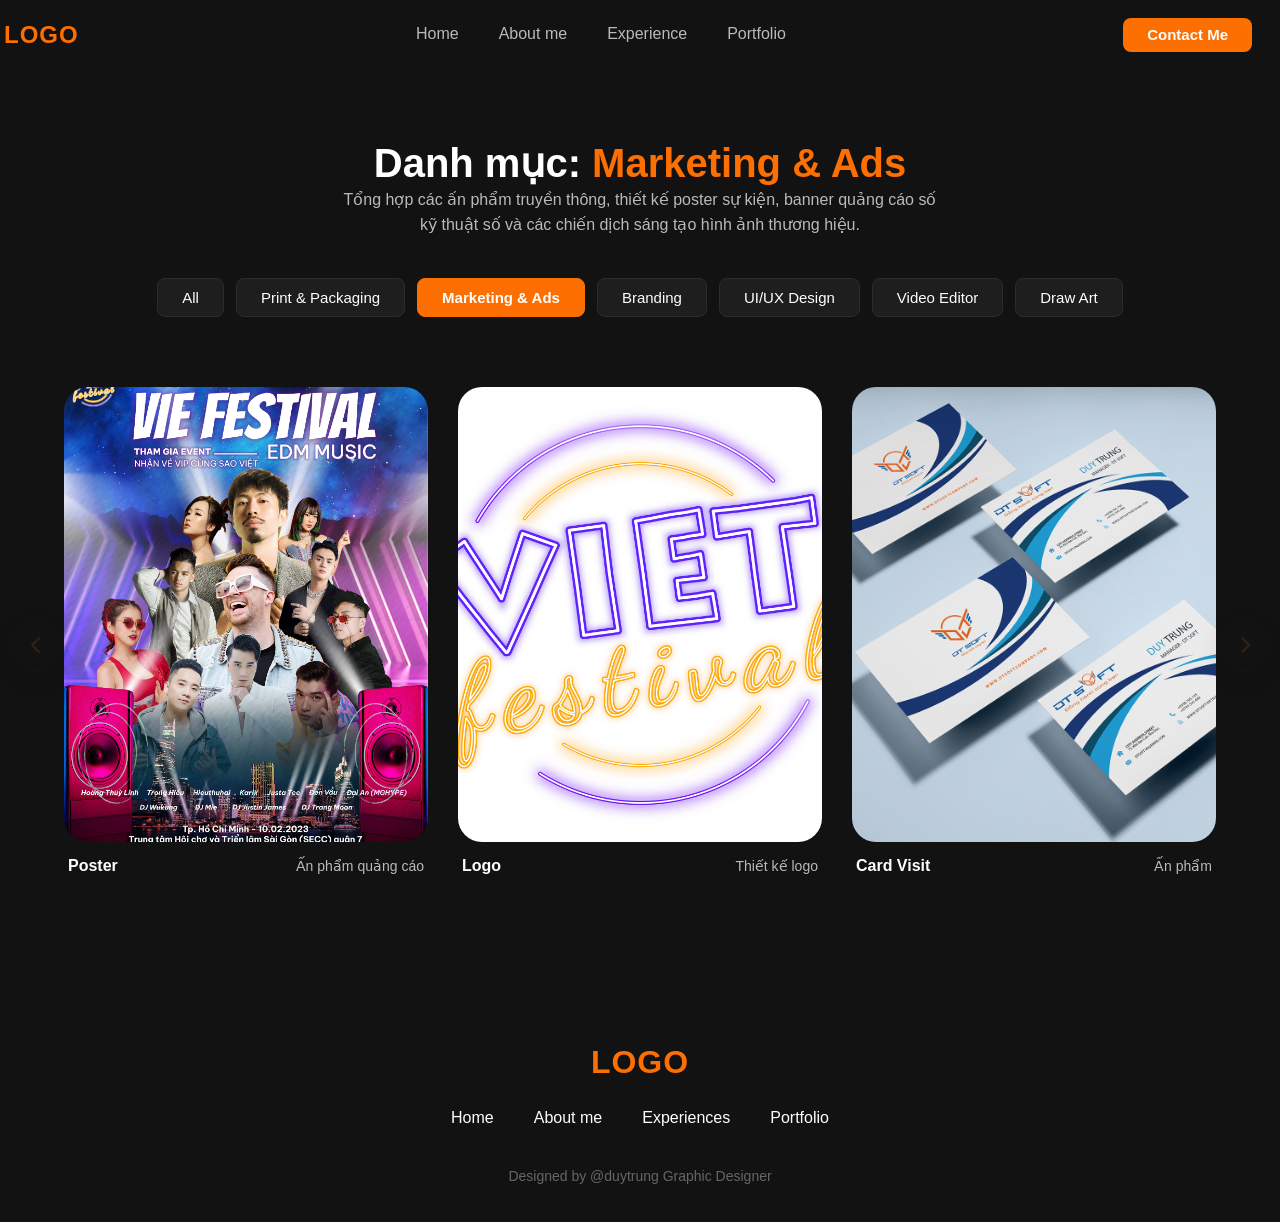
==== case-studies/filter-advertising.html @ 0ab9dacb "up to code" ====
<!DOCTYPE html>
<html lang="en">

<head>
    <meta charset="UTF-8">
    <meta name="viewport" content="width=device-width, initial-scale=1.0, maximum-scale=1.0, user-scalable=no">
    <title>Marketing & Ads Projects | Tạ Duy Trung</title>
    <link rel="icon" type="image/png" href="../assets/img/icon/favicon_bee.png">
    <link rel="stylesheet" href="https://cdnjs.cloudflare.com/ajax/libs/font-awesome/6.0.0/css/all.min.css">
    <link rel="stylesheet" href="../assets/css/grid.css">
    <link rel="stylesheet" href="../assets/css/base.css">
    <link rel="stylesheet" href="../assets/css/main.css">
    <link rel="stylesheet" href="../assets/css/responsive.css">
    <style>
        /* ==========================================================================
           CSS TỐI ƯU KHUNG SLIDER & NÚT ĐIỀU HƯỚNG XUYÊN SUỐT CÁC THIẾT BỊ
           ========================================================================== */
        body { background-color: #121212; color: #FEFEFE; overflow-x: hidden; }
        .category-page { padding: 12rem 0 8rem 0; }
        .category-page__header { text-align: center; margin-bottom: 4rem; padding: 0 1.6rem; }
        .category-page__title { font-size: 4rem; font-weight: 700; color: #FFF; margin-bottom: 1.6rem; }
        .category-page__title span { color: #FD6F00; }
        .category-page__desc { font-size: 1.6rem; color: #BABABA; max-width: 60rem; margin: 0 auto; line-height: 1.6; }
        
        .portfolio__filter { display: flex !important; justify-content: center !important; align-items: center !important; gap: 1.2rem !important; margin-bottom: 6rem !important; flex-wrap: wrap; padding: 0 1.6rem; }
        .portfolio__filter-link { text-decoration: none; }
        
        .slider-container { position: relative; width: 100%; padding: 0 5.6rem; }
        
        .slider-ctrl { 
            position: absolute; 
            top: 50%; 
            transform: translateY(-50%); 
            width: 5.6rem; 
            height: 5.6rem; 
            background-color: rgba(26, 26, 26, 0.95); 
            border: 1px solid #2C2C2C; 
            border-radius: 50%; 
            color: #FD6F00; 
            display: flex; 
            align-items: center; 
            justify-content: center; 
            font-size: 1.8rem; 
            cursor: pointer; 
            transition: all 0.2s ease; 
            box-shadow: 0 8px 24px rgba(0, 0, 0, 0.5); 
            z-index: 15; 
            backdrop-filter: blur(8px);
            user-select: none;
            -webkit-user-select: none;
        }
        .slider-ctrl:hover { background-color: #FD6F00; color: #FFF; border-color: #FD6F00; box-shadow: 0 8px 20px rgba(253, 111, 0, 0.4); }
        .slider-ctrl.disabled { opacity: 0.15; cursor: not-allowed; pointer-events: none; border-color: #222; }
        
        .slider-ctrl--prev { left: 0px; }
        .slider-ctrl--next { right: 0px; }

        .portfolio__grid-slider { 
            display: flex !important; 
            flex-wrap: nowrap !important; 
            overflow-x: auto; 
            scroll-behavior: smooth; 
            gap: 3rem; 
            padding: 1rem 0 4rem 0; 
            margin: 0; 
            list-style: none; 
            -webkit-overflow-scrolling: touch; 
            cursor: pointer;
        }
        .portfolio__grid-slider::-webkit-scrollbar { display: none; }
        .portfolio__grid-slider { -ms-overflow-style: none; scrollbar-width: none; }
        
        .slider-item { flex: 0 0 calc(33.333% - 20px); min-width: 32rem; max-width: 100%; user-select: none; -webkit-user-drag: none; }
        
        .portfolio__card { display: block; text-decoration: none; cursor: pointer; transition: transform 0.3s cubic-bezier(0.25, 0.8, 0.25, 1), box-shadow 0.3s ease; height: 100%; -webkit-user-drag: none; }
        .portfolio__card:hover { transform: translateY(-8px) scale(1.01); box-shadow: 0 20px 35px rgba(253, 111, 0, 0.25); }
        .portfolio__img { -webkit-user-drag: none; pointer-events: none; }
        
        /* ==========================================================================
           CSS LIGHTBOX OVERLAY
           ========================================================================== */
        .lightbox-modal {
            position: fixed;
            top: 0; left: 0; right: 0; bottom: 0;
            background-color: rgba(10, 10, 10, 0.96); 
            z-index: 2000;
            display: flex;
            align-items: center;
            justify-content: center;
            opacity: 0;
            pointer-events: none;
            transition: opacity 0.3s ease;
            backdrop-filter: blur(12px);
        }
        .lightbox-modal.open { opacity: 1; pointer-events: auto; }
        .lightbox-content { position: relative; max-width: 85vw; max-height: 80vh; display: flex; flex-direction: column; align-items: center; }
        .lightbox-img { max-width: 100%; max-height: 72vh; object-fit: contain; border-radius: 1.2rem; box-shadow: 0 25px 60px rgba(0,0,0,0.9); border: 1px solid #252525; transform: scale(0.96); transition: transform 0.3s cubic-bezier(0.25, 0.8, 0.25, 1); }
        .lightbox-modal.open .lightbox-img { transform: scale(1); }
        .lightbox-caption { margin-top: 1.8rem; font-size: 1.6rem; color: #FEFEFE; font-weight: 600; text-align: center; letter-spacing: 0.02rem; }
        .lightbox-counter { font-size: 1.3rem; color: #666; margin-top: 0.6rem; font-weight: 500; }
        .lightbox-close { position: absolute; top: 3rem; right: 4rem; background: none; border: none; color: #888; font-size: 3.2rem; cursor: pointer; transition: all 0.2s ease; z-index: 2010; }
        .lightbox-close:hover { color: #FD6F00; transform: scale(1.1) rotate(90deg); }

        .lightbox-btn { position: absolute; top: 50%; transform: translateY(-50%); width: 6rem; height: 6rem; background-color: rgba(30, 30, 30, 0.6); border: 1px solid #3a3a3a; border-radius: 50%; color: #FFF; display: flex; align-items: center; justify-content: center; font-size: 2.2rem; cursor: pointer; transition: all 0.2s ease; user-select: none; z-index: 2005; }
        .lightbox-btn:hover { background-color: #FD6F00; border-color: #FD6F00; box-shadow: 0 0 15px rgba(253, 111, 0, 0.5); }
        .lightbox-btn--prev { left: -8rem; }
        .lightbox-btn--next { right: -8rem; }
        .lightbox-btn.hidden { display: none !important; }

        @media (max-width: 1023px) {
            .slider-item { flex: 0 0 calc(50% - 15px); }
            .portfolio__grid-slider { gap: 2rem; }
            .lightbox-btn--prev { left: -4rem; }
            .lightbox-btn--next { right: -4rem; }
        }
        @media (max-width: 739px) {
            .category-page { padding-top: 10rem; }
            .category-page__title { font-size: 3rem; }
            .slider-container { padding: 0 4.4rem; } 
            .slider-ctrl { width: 4.2rem; height: 4.2rem; font-size: 1.4rem; } 
            .slider-item { flex: 0 0 100%; min-width: 20rem; } 
            .portfolio__grid-slider { gap: 1.6rem; padding-bottom: 2rem; }
            .lightbox-content { max-width: 92vw; }
            .lightbox-btn { width: 4.6rem; height: 4.6rem; font-size: 1.6rem; background-color: rgba(20,20,20,0.85); }
            .lightbox-btn--prev { left: 1rem; top: auto; bottom: -6.4rem; transform: none; }
            .lightbox-btn--next { right: 1rem; top: auto; bottom: -6.4rem; transform: none; }
            .lightbox-caption { margin-top: 2.8rem; font-size: 1.4rem; }
            .lightbox-close { top: 2rem; right: 2rem; font-size: 2.8rem; }
        }
    </style>
</head>

<body>
    <global-header></global-header>

    <main class="category-page">
        <div class="grid wide">
            <div class="category-page__header">
                <h1 class="category-page__title">Danh mục: <span>Marketing & Ads</span></h1>
                <p class="category-page__desc">Tổng hợp các ấn phẩm truyền thông, thiết kế poster sự kiện, banner quảng cáo số kỹ thuật số và các chiến dịch sáng tạo hình ảnh thương hiệu.</p>
            </div>

            <div class="portfolio__filter">
                <a href="../index.html#portfolio" class="portfolio__filter-link"><button class="portfolio__filter-btn" data-filter="all">All</button></a>
                <a href="filter-print-packaging.html" class="portfolio__filter-link"><button class="portfolio__filter-btn" data-filter="print-packaging">Print & Packaging</button></a>
                <a href="filter-advertising.html" class="portfolio__filter-link"><button class="portfolio__filter-btn portfolio__filter-btn--active" data-filter="advertising">Marketing & Ads</button></a>
                <a href="filter-branding.html" class="portfolio__filter-link"><button class="portfolio__filter-btn" data-filter="branding">Branding</button></a>
                <a href="filter-uiux-design.html" class="portfolio__filter-link"><button class="portfolio__filter-btn" data-filter="uiux-design">UI/UX Design</button></a>
                <a href="filter-video.html" class="portfolio__filter-link"><button class="portfolio__filter-btn" data-filter="video">Video Editor</button></a>
                <a href="filter-art.html" class="portfolio__filter-link"><button class="portfolio__filter-btn" data-filter="art">Draw Art</button></a>
            </div>

            <div class="slider-container">
                <button class="slider-ctrl slider-ctrl--prev disabled" aria-label="Slide trái"><i class="fas fa-chevron-left"></i></button>

                <div class="portfolio__grid-slider js-slider">
                    <div class="slider-item">
                        <div class="portfolio__card js-lightbox-trigger" data-title="Event Standee Design" data-images="../assets/img/produces/marketing_1.jpg,../assets/img/produces/cover_marketing.jpg,../assets/img/produces/brand_3.jpg,../assets/img/produces/brand_2.jpg,../assets/img/produces/brand_1.jpg">
                            <div class="portfolio__img-box">
                                <img src="../assets/img/produces/marketing_1.jpg" alt="Event Standee" class="portfolio__img">
                            </div>
                            <div class="portfolio__info">
                                <h3 class="portfolio__project-name">Poster</h3>
                                <span class="portfolio__project-category">Ấn phẩm quảng cáo</span>
                            </div>
                        </div>
                    </div>

                    <div class="slider-item">
                        <div class="portfolio__card js-lightbox-trigger" data-title="Digital Banner Advertising" data-images="../assets/img/produces/branding_1.png,../assets/img/produces/branding_2.jpg,../assets/img/produces/branding_3.png">
                            <div class="portfolio__img-box">
                                <img src="../assets/img/produces/branding_2.jpg" alt="Digital Ads Banner" class="portfolio__img">
                            </div>
                            <div class="portfolio__info">
                                <h3 class="portfolio__project-name">Logo</h3>
                                <span class="portfolio__project-category">Thiết kế logo</span>
                            </div>
                        </div>
                    </div>

                    <div class="slider-item">
                        <div class="portfolio__card js-lightbox-trigger" data-title="OOH Outdoor Billboard Mockup" data-images="../assets/img/produces/card_1.png,../assets/img/produces/card_2.png">
                            <div class="portfolio__img-box">
                                <img src="../assets/img/produces/card_1.png" alt="Outdoor Billboard" class="portfolio__img">
                            </div>
                            <div class="portfolio__info">
                                <h3 class="portfolio__project-name">Card Visit</h3>
                                <span class="portfolio__project-category">Ấn phẩm</span>
                            </div>
                        </div>
                    </div>
                </div>

                <button class="slider-ctrl slider-ctrl--next" aria-label="Slide phải"><i class="fas fa-chevron-right"></i></button>
            </div>
        </div>
    </main>

    <div class="lightbox-modal js-lightbox-modal">
        <button class="lightbox-close js-lightbox-close" aria-label="Đóng popup"><i class="fas fa-times"></i></button>
        <div class="lightbox-content">
            <button class="lightbox-btn lightbox-btn--prev js-lightbox-prev" aria-label="Ảnh trước"><i class="fas fa-chevron-left"></i></button>
            <img src="" alt="Lightbox Showcase Preview" class="lightbox-img js-lightbox-img">
            <div class="lightbox-caption js-lightbox-caption">Project Title</div>
            <div class="lightbox-counter js-lightbox-counter">1 / 1</div>
            <button class="lightbox-btn lightbox-btn--next js-lightbox-next" aria-label="Ảnh sau"><i class="fas fa-chevron-right"></i></button>
        </div>
    </div>

    <global-footer></global-footer>

    <script>
        const slider = document.querySelector('.js-slider');
        const prevBtn = document.querySelector('.slider-ctrl--prev');
        const nextBtn = document.querySelector('.slider-ctrl--next');
        let isDown = false, startX, startY, scrollLeft, isDragging = false; 

        if (slider && prevBtn && nextBtn) {
            function updateArrowStatus() {
                const currentScroll = Math.ceil(slider.scrollLeft);
                const maxScrollableWidth = slider.scrollWidth - slider.clientWidth;
                prevBtn.classList.toggle('disabled', currentScroll <= 0);
                nextBtn.classList.toggle('disabled', currentScroll >= maxScrollableWidth - 2);
            }
            function getScrollAmount() {
                const firstItem = slider.querySelector('.slider-item');
                return firstItem ? firstItem.clientWidth + 30 : 320; 
            }
            nextBtn.addEventListener('click', () => {
                slider.style.scrollBehavior = 'smooth';
                slider.scrollLeft += getScrollAmount();
                setTimeout(updateArrowStatus, 350);
            });
            prevBtn.addEventListener('click', () => {
                slider.style.scrollBehavior = 'smooth';
                slider.scrollLeft -= getScrollAmount();
                setTimeout(updateArrowStatus, 350);
            });
            slider.addEventListener('mousedown', (e) => {
                isDown = true; isDragging = false; slider.style.cursor = 'grabbing'; slider.style.scrollBehavior = 'auto'; 
                startX = e.pageX - slider.offsetLeft; startY = e.pageY - slider.offsetTop; scrollLeft = slider.scrollLeft;
            });
            slider.addEventListener('mouseleave', () => { if (!isDown) return; isDown = false; slider.style.cursor = 'pointer'; });
            slider.addEventListener('mouseup', () => { isDown = false; slider.style.cursor = 'pointer'; slider.style.scrollBehavior = 'smooth'; });
            slider.addEventListener('mousemove', (e) => {
                if (!isDown) return;
                const x = e.pageX - slider.offsetLeft; const y = e.pageY - slider.offsetTop;
                const distanceX = Math.abs(x - startX); const distanceY = Math.abs(y - startY);
                if (distanceX > 8 || distanceY > 8) {
                    isDragging = true; e.preventDefault();
                    const walk = (x - startX) * 1.5; slider.scrollLeft = scrollLeft - walk;
                }
            });
            slider.addEventListener('scroll', updateArrowStatus);
            window.addEventListener('resize', updateArrowStatus);
        }

        const modal = document.querySelector('.js-lightbox-modal');
        const modalImg = document.querySelector('.js-lightbox-img');
        const modalCaption = document.querySelector('.js-lightbox-caption');
        const modalCounter = document.querySelector('.js-lightbox-counter');
        const modalClose = document.querySelector('.js-lightbox-close');
        const modalPrev = document.querySelector('.js-lightbox-prev');
        const modalNext = document.querySelector('.js-lightbox-next');
        const triggers = document.querySelectorAll('.js-lightbox-trigger');
        let currentAlbum = [], currentIndex = 0, albumTitle = "";   

        function updateLightboxImage() {
            modalImg.src = currentAlbum[currentIndex].trim();
            modalCaption.textContent = albumTitle;
            modalCounter.textContent = `${currentIndex + 1} / ${currentAlbum.length}`;
            const isSingleImg = currentAlbum.length <= 1;
            modalPrev.classList.toggle('hidden', isSingleImg);
            modalNext.classList.toggle('hidden', isSingleImg);
        }

        triggers.forEach(trigger => {
            trigger.addEventListener('mouseup', (e) => {
                if (isDragging) return;
                if (e.button === 0) { 
                    albumTitle = trigger.getAttribute('data-title');
                    const imagesAttr = trigger.getAttribute('data-images');
                    if (imagesAttr) {
                        currentAlbum = imagesAttr.split(','); currentIndex = 0; updateLightboxImage();
                        modal.classList.add('open'); document.body.style.overflow = 'hidden'; 
                    }
                }
            });
        });

        function closeLightbox() { modal.classList.remove('open'); document.body.style.overflow = ''; }
        modalClose.addEventListener('click', closeLightbox);
        modal.addEventListener('click', (e) => { if (e.target === modal || e.target === document.querySelector('.lightbox-content')) closeLightbox(); });
        modalNext.addEventListener('click', () => { currentIndex = (currentIndex + 1) % currentAlbum.length; updateLightboxImage(); });
        modalPrev.addEventListener('click', () => { currentIndex = (currentIndex - 1 + currentAlbum.length) % currentAlbum.length; updateLightboxImage(); });
        document.addEventListener('keydown', (e) => {
            if (!modal.classList.contains('open')) return;
            if (e.key === 'Escape') closeLightbox();
            if (e.key === 'ArrowRight' && currentAlbum.length > 1) modalNext.click();
            if (e.key === 'ArrowLeft' && currentAlbum.length > 1) modalPrev.click();
        });
    </script>

    <script src="../global-component.js"></script>
</body>
</html>
---- assets/css/grid.css ----
.grid {
    width: 100%;
    display: block;
    padding: 0;
}

.grid.wide {
    max-width: 1280px;
    margin: 0 auto;
}

.row {
    display: flex;
    flex-wrap: wrap;
    margin-left: -4px;
    margin-right: -4px;
}

.row.no-gutters {
    margin-left: 0;
    margin-right: 0;
}

.col {
    padding-left: 4px;
    padding-right: 4px;
}

.row.no-gutters .col {
    padding-left: 0;
    padding-right: 0;
}

.c-0 {
    display: none;
}

.c-1 {
    flex: 0 0 8.33333%;
    max-width: 8.33333%;
}

.c-2 {
    flex: 0 0 16.66667%;
    max-width: 16.66667%;
}

.c-3 {
    flex: 0 0 25%;
    max-width: 25%;
}

.c-4 {
    flex: 0 0 33.33333%;
    max-width: 33.33333%;
}

.c-5 {
    flex: 0 0 41.66667%;
    max-width: 41.66667%;
}

.c-6 {
    flex: 0 0 50%;
    max-width: 50%;
}

.c-7 {
    flex: 0 0 58.33333%;
    max-width: 58.33333%;
}

.c-8 {
    flex: 0 0 66.66667%;
    max-width: 66.66667%;
}

.c-9 {
    flex: 0 0 75%;
    max-width: 75%;
}

.c-10 {
    flex: 0 0 83.33333%;
    max-width: 83.33333%;
}

.c-11 {
    flex: 0 0 91.66667%;
    max-width: 91.66667%;
}

.c-12 {
    flex: 0 0 100%;
    max-width: 100%;
}

.c-o-1 {
    margin-left: 8.33333%;
}

.c-o-2 {
    margin-left: 16.66667%;
}

.c-o-3 {
    margin-left: 25%;
}

.c-o-4 {
    margin-left: 33.33333%;
}

.c-o-5 {
    margin-left: 41.66667%;
}

.c-o-6 {
    margin-left: 50%;
}

.c-o-7 {
    margin-left: 58.33333%;
}

.c-o-8 {
    margin-left: 66.66667%;
}

.c-o-9 {
    margin-left: 75%;
}

.c-o-10 {
    margin-left: 83.33333%;
}

.c-o-11 {
    margin-left: 91.66667%;
}

/* >= Tablet */
@media (min-width: 740px) {
    .row {
        margin-left: -8px;
        margin-right: -8px;
    }

    .col {
        padding-left: 8px;
        padding-right: 8px;
    }

    .m-0 {
        display: none;
    }

    .m-1,
    .m-2,
    .m-3,
    .m-4,
    .m-5,
    .m-6,
    .m-7,
    .m-8,
    .m-9,
    .m-10,
    .m-11,
    .m-12 {
        display: block;
    }

    .m-1 {
        flex: 0 0 8.33333%;
        max-width: 8.33333%;
    }

    .m-2 {
        flex: 0 0 16.66667%;
        max-width: 16.66667%;
    }

    .m-3 {
        flex: 0 0 25%;
        max-width: 25%;
    }

    .m-4 {
        flex: 0 0 33.33333%;
        max-width: 33.33333%;
    }

    .m-5 {
        flex: 0 0 41.66667%;
        max-width: 41.66667%;
    }

    .m-6 {
        flex: 0 0 50%;
        max-width: 50%;
    }

    .m-7 {
        flex: 0 0 58.33333%;
        max-width: 58.33333%;
    }

    .m-8 {
        flex: 0 0 66.66667%;
        max-width: 66.66667%;
    }

    .m-9 {
        flex: 0 0 75%;
        max-width: 75%;
    }

    .m-10 {
        flex: 0 0 83.33333%;
        max-width: 83.33333%;
    }

    .m-11 {
        flex: 0 0 91.66667%;
        max-width: 91.66667%;
    }

    .m-12 {
        flex: 0 0 100%;
        max-width: 100%;
    }

    .m-o-1 {
        margin-left: 8.33333%;
    }

    .m-o-2 {
        margin-left: 16.66667%;
    }

    .m-o-3 {
        margin-left: 25%;
    }

    .m-o-4 {
        margin-left: 33.33333%;
    }

    .m-o-5 {
        margin-left: 41.66667%;
    }

    .m-o-6 {
        margin-left: 50%;
    }

    .m-o-7 {
        margin-left: 58.33333%;
    }

    .m-o-8 {
        margin-left: 66.66667%;
    }

    .m-o-9 {
        margin-left: 75%;
    }

    .m-o-10 {
        margin-left: 83.33333%;
    }

    .m-o-11 {
        margin-left: 91.66667%;
    }
}

/* PC medium resolution > */
@media (min-width: 1113px) {
    .row {
        margin-left: -12px;
        margin-right: -12px;
    }

    .row.sm-gutter {
        margin-left: -5px;
        margin-right: -5px;
    }

    .col {
        padding-left: 12px;
        padding-right: 12px;
    }

    .row.sm-gutter .col {
        padding-left: 5px;
        padding-right: 5px;
    }

    .l-0 {
        display: none;
    }

    .l-1,
    .l-2,
    .l-2-4,
    .l-3,
    .l-4,
    .l-5,
    .l-6,
    .l-7,
    .l-8,
    .l-9,
    .l-10,
    .l-11,
    .l-12 {
        display: block;
    }

    .l-1 {
        flex: 0 0 8.33333%;
        max-width: 8.33333%;
    }

    .l-2 {
        flex: 0 0 16.66667%;
        max-width: 16.66667%;
    }

    .l-2-4 {
        flex: 0 0 20%;
        max-width: 20%;
    }

    .l-3 {
        flex: 0 0 25%;
        max-width: 25%;
    }

    .l-4 {
        flex: 0 0 33.33333%;
        max-width: 33.33333%;
    }

    .l-5 {
        flex: 0 0 41.66667%;
        max-width: 41.66667%;
    }

    .l-6 {
        flex: 0 0 50%;
        max-width: 50%;
    }

    .l-7 {
        flex: 0 0 58.33333%;
        max-width: 58.33333%;
    }

    .l-8 {
        flex: 0 0 66.66667%;
        max-width: 66.66667%;
    }

    .l-9 {
        flex: 0 0 75%;
        max-width: 75%;
    }

    .l-10 {
        flex: 0 0 83.33333%;
        max-width: 83.33333%;
    }

    .l-11 {
        flex: 0 0 91.66667%;
        max-width: 91.66667%;
    }

    .l-12 {
        flex: 0 0 100%;
        max-width: 100%;
    }

    .l-o-1 {
        margin-left: 8.33333%;
    }

    .l-o-2 {
        margin-left: 16.66667%;
    }

    .l-o-3 {
        margin-left: 25%;
    }

    .l-o-4 {
        margin-left: 33.33333%;
    }

    .l-o-5 {
        margin-left: 41.66667%;
    }

    .l-o-6 {
        margin-left: 50%;
    }

    .l-o-7 {
        margin-left: 58.33333%;
    }

    .l-o-8 {
        margin-left: 66.66667%;
    }

    .l-o-9 {
        margin-left: 75%;
    }

    .l-o-10 {
        margin-left: 83.33333%;
    }

    .l-o-11 {
        margin-left: 91.66667%;
    }
}

/* Tablet - PC low resolution */
@media (min-width: 740px) and (max-width: 1023px) {
    .wide {
        width: 644px;
    }
}

/* > PC low resolution */
@media (min-width: 1024px) and (max-width: 1239px) {
    .wide {
        width: 984px;
    }

    .wide .row {
        margin-left: -12px;
        margin-right: -12px;
    }

    .wide .row.sm-gutter {
        margin-left: -5px;
        margin-right: -5px;
    }

    .wide .col {
        padding-left: 12px;
        padding-right: 12px;
    }

    .wide .row.sm-gutter .col {
        padding-left: 5px;
        padding-right: 5px;
    }

    .wide .l-0 {
        display: none;
    }

    .wide .l-1,
    .wide .l-2,
    .wide .l-2-4,
    .wide .l-3,
    .wide .l-4,
    .wide .l-5,
    .wide .l-6,
    .wide .l-7,
    .wide .l-8,
    .wide .l-9,
    .wide .l-10,
    .wide .l-11,
    .wide .l-12 {
        display: block;
    }

    .wide .l-1 {
        flex: 0 0 8.33333%;
        max-width: 8.33333%;
    }

    .wide .l-2 {
        flex: 0 0 16.66667%;
        max-width: 16.66667%;
    }

    .wide .l-2-4 {
        flex: 0 0 20%;
        max-width: 20%;
    }

    .wide .l-3 {
        flex: 0 0 25%;
        max-width: 25%;
    }

    .wide .l-4 {
        flex: 0 0 33.33333%;
        max-width: 33.33333%;
    }

    .wide .l-5 {
        flex: 0 0 41.66667%;
        max-width: 41.66667%;
    }

    .wide .l-6 {
        flex: 0 0 50%;
        max-width: 50%;
    }

    .wide .l-7 {
        flex: 0 0 58.33333%;
        max-width: 58.33333%;
    }

    .wide .l-8 {
        flex: 0 0 66.66667%;
        max-width: 66.66667%;
    }

    .wide .l-9 {
        flex: 0 0 75%;
        max-width: 75%;
    }

    .wide .l-10 {
        flex: 0 0 83.33333%;
        max-width: 83.33333%;
    }

    .wide .l-11 {
        flex: 0 0 91.66667%;
        max-width: 91.66667%;
    }

    .wide .l-12 {
        flex: 0 0 100%;
        max-width: 100%;
    }

    .wide .l-o-1 {
        margin-left: 8.33333%;
    }

    .wide .l-o-2 {
        margin-left: 16.66667%;
    }

    .wide .l-o-3 {
        margin-left: 25%;
    }

    .wide .l-o-4 {
        margin-left: 33.33333%;
    }

    .wide .l-o-5 {
        margin-left: 41.66667%;
    }

    .wide .l-o-6 {
        margin-left: 50%;
    }

    .wide .l-o-7 {
        margin-left: 58.33333%;
    }

    .wide .l-o-8 {
        margin-left: 66.66667%;
    }

    .wide .l-o-9 {
        margin-left: 75%;
    }

    .wide .l-o-10 {
        margin-left: 83.33333%;
    }

    .wide .l-o-11 {
        margin-left: 91.66667%;
    }
}
---- assets/css/base.css ----
:root {
    --foundation-orange-normal: #FD6F00;
    --foundation-white-dark: #BABABA;
    --foundation-white-dark-active: #707070;
    --foundation-white-dark-hover: #959595;
    --foundation-white-dark-text: #575757;
    --foundation-white-light: #FEFEFE;
    --foundation-white-normal-active: #C6C6C6;
    --foundation-white-normal-hover: #DFDFDF;
    --gradiant-color: linear-gradient(94deg, #FD6F00 3.1%, #E46400 94.54%);
    --border-color: #dbdb;
    --star-gold-color: rgb(231, 231, 3);
    --navbar-height: 34px;
    --header-height: 120px;
    --header-with-search-height: calc(var(--header-height) - var(--navbar-height));
    --header-sort-bar-height: 46px;
}

* {
    box-sizing: inherit;
}

.body {
    overflow: hidden;
}

html {
    font-size: 62.5%;
    line-height: 1.6rem;
    font-family: 'Lato', sans-serif;
    box-sizing: border-box;
    letter-spacing: 3%;
    background-color: #121212;
    scroll-behavior: smooth;
}

/* Responsive */
.grid__row {
    display: flex;
    flex-wrap: wrap;
    margin-left: -5px;
    margin-right: -5px;
}

/* Test */
.grid__column-2 {
    padding-left: 5px;
    padding-right: 5px;
    width: 16.6667%;
}

.grid__column-2-4 {
    padding-left: 5px;
    padding-right: 5px;
    width: 20%;
}

.grid__column-10 {
    padding-left: 5px;
    padding-right: 5px;
    width: 83.3334%;
}

/* Animation */
@keyframes fadeIn {
    from {
        opacity: 0;
    }

    to {
        opacity: 1;
    }
}

@keyframes growth {
    from {
        transform: scale(var(--growth-from));
    }

    to {
        transform: scale(var(--growth-to));
    }
}

/* Modal */
.modal {
    position: fixed;
    top: 0;
    right: 0;
    bottom: 0;
    left: 0;
    display: flex;
    animation: fadeIn linear 0.1s;
}

.modal__overlay {
    position: absolute;
    width: 100%;
    height: 100%;
    background-color: rgba(0, 0, 0, 0.4);
}

.modal__body {
    /* width: 300px;
    height: 300px; */
    --growth-from: 0.7;
    --growth-to: 1;
    margin: auto;
    position: relative;
    z-index: 1;
    animation: growth linear 0.3s;
}

/* Button Style */
.btn {
    min-width: 124px;
    height: 34px;
    text-decoration: none;
    border: none;
    border-radius: 2px;
    font-size: 1.2rem;
    padding: 0 12px;
    outline: none;
    cursor: pointer;
    color: var(--text-color);
    display: inline-flex;
    justify-content: center;
    align-items: center;
    line-height: 1.6rem;
    background-color: var(--white-color);
}

.btn.btn--normal:hover {
    background-color: rgba(0, 0, 0, 0.1);
}

.btn.btn--size-s {
    height: 30px;
    font-size: 12px;
    padding: 0 8px;
}

.btn.btn--primary {
    color: var(--white-color);
    background-color: var(--primary-color);
}

.btn.btn--disabled {
    cursor: default;
    background-color: #c3c3c3;
    color: #949494;
}

/* Selcetion */
.select-input {
    position: relative;
    min-width: 200px;
    height: 34px;
    padding: 0 12px;
    border-radius: 2px;
    background-color: var(--white-color);
    display: flex;
    align-items: center;
    justify-content: space-between;
}

.select-input--label {
    font-size: 1.4rem;
}

.select-input--icon {
    font-size: 1.4rem;
    color: rgb(131, 131, 131);
    margin: 0 0px 0 8px;
    position: relative;
    top: 1px;
}

.select-input__list {
    position: absolute;
    left: 0;
    right: 0;
    top: 25px;
    border-radius: 2px;
    background-color: var(--white-color);
    padding: 8px 18px;
    list-style: none;
    display: none;
    z-index: 1;
}

.select-input__link {
    font-size: 1.4rem;
    text-decoration: none;
    color: var(--text-color);
    display: block;
    padding: 4px 0;
}

.select-input__link:hover {
    color: var(--primary-color);
}

.select-input:hover .select-input__list {
    display: block;
}

/* Pagiantion */
.pagination {
    display: flex;
    align-items: center;
    justify-content: center;
    list-style: none;
}

.pagination-item {
    margin: 0 12px;
}

.pagination-item--active .pagination-item__link {
    background-color: var(--primary-color);
    color: var(--white-color);
}

.pagination-item--active .pagination-item__link:hover {
    background-color: rgb(208, 137, 4);
}

.pagination-item__link {
    padding: 3px 0;
    -height: 30px;
    display: block;
    font-weight: 300;
    text-decoration: none;
    font-size: 1.6rem;
    color: #939393;
    min-width: 40px;
    height: var(--height);
    line-height: var(--height);
    text-align: center;
    border-radius: 2px;
}
---- assets/css/main.css ----
/* ==========================================================================
   HEADER COMPONENT (Đồng bộ với hệ sinh thái base.css)
   ========================================================================== */

/* ==========================================================================
   RESET VÀ ĐỒNG BỘ LẠI TOÀN BỘ CSS HEADER PC (MAIN.CSS)
   ========================================================================== */

/* Khung bọc ngoài cùng cố định trên đỉnh */
.header {
    position: fixed;
    top: 0;
    left: 0;
    width: 100%;
    background-color: #121212 !important;
    /* Đổ lại màu nền tối đặc */
    z-index: 9999 !important;
    padding: 0 !important;
    /* Xóa padding ngoài */
}

/* Giới hạn khung nội dung header bằng khít 1280px với Hero phía dưới */
.header .grid.wide {
    max-width: 1280px !important;
    width: 100%;
    margin: 0 auto;
    padding: 0 1.6rem;
    /* Tạo khoảng đệm nhẹ 2 bên rìa khi thu nhỏ màn hình */
}

/* Khung Flexbox phân phối 3 cụm: Logo trái - Menu giữa - Nút phải */
.header__wrapper {
    display: flex !important;
    justify-content: space-between !important;
    align-items: center !important;
    /* Căn giữa tăm tắp theo tâm dọc */
    padding: 1.8rem 0 !important;
    /* Độ cao thanh thoát cho header */
    width: 100%;
}

/* --- Cột 1: FIX LOGO (Khử màu tím và gạch chân mặc định) --- */
.header__logo-col {
    display: flex;
    align-items: center;
}

.header__logo {
    font-size: 2.4rem;
    font-weight: 700;
    color: var(--foundation-orange-normal, #FD6F00) !important;
    /* Ép lại màu cam thương hiệu */
    text-decoration: none !important;
    /* Xóa bỏ gạch chân tím */
    letter-spacing: 0.1rem;
}

/* --- Cột 2: THANH NAV MENU GIỮA --- */
.header__nav-col {
    display: flex;
    align-items: center;
}

.header__menu {
    display: flex;
    align-items: center;
    list-style: none;
    padding-left: 0;
    margin: 0;
    gap: 4rem;
    /* Khoảng cách rộng rãi giữa các chữ menu */
}

.header__link {
    font-size: 1.6rem;
    color: #BABABA;
    /* Màu chữ xám mặc định nhẹ nhàng */
    text-decoration: none;
    font-weight: 500;
    transition: color 0.2s ease;
}

.header__link.header__link--active {
    color: #FD6F00 !important;
    /* Đổi hẳn sang màu cam thương hiệu của bồ */
    font-weight: 700 !important;
    /* Cho chữ đậm lên một chút nhìn cho rõ */
}

/* Thêm hiệu ứng hover nhẹ cho tinh tế (nếu bồ chưa có) */
.header__link:hover {
    color: #FD6F00;
    transition: color 0.2s ease;
}

.header__link:hover,
.header__link--active {
    color: var(--foundation-orange-normal, #FD6F00) !important;
    /* Hover hoặc Active đổi sang màu cam */
}

/* --- Cột 3: FIX NÚT CONTACT ME (Khôi phục lại hình khối màu cam) --- */
.header__actions-col {
    display: flex;
    align-items: center;
}

.header__btn-contact {
    display: inline-flex;
    align-items: center;
    justify-content: center;
    background-color: var(--foundation-orange-normal, #FD6F00) !important;
    /* Đổ lại màu nền cam rực rỡ */
    color: #FEFEFE !important;
    /* Chữ trắng nổi bật */
    font-size: 1.5rem;
    font-weight: 600;
    padding: 1rem 2.4rem;
    border-radius: 0.8rem;
    /* Bo góc khối nhẹ nhàng */
    text-decoration: none !important;
    /* Khử gạch chân */
    transition: opacity 0.2s ease;
    white-space: nowrap;
}

.header__btn-contact:hover {
    opacity: 0.9;
    /* Hiệu ứng mờ nhẹ khi hover */
}

/* ==========================================================================
   HERO SECTION COMPONENT
   ========================================================================== */

.hero {
    margin-top: 10rem !important;
    padding-bottom: 8rem !important;
}

.hero__wrapper {
    display: flex !important;
    align-items: center !important;
    height: 100%;
    min-height: calc(100vh - 18rem);
}

/* --- Khối nội dung trái --- */
.hero__content {
    display: flex;
    flex-direction: column;
    justify-content: center;
    align-items: flex-start;
    /* Căn lề trái thẳng hàng chữ */
    height: 100%;
}

.hero__sub-title {
    font-size: 2rem;
    font-weight: 500;
    color: var(--foundation-white-light);
    margin-bottom: 0.8rem;
}

.hero__name {
    font-size: 2.4rem;
    font-weight: 600;
    color: var(--foundation-orange-normal);
    margin: 0 0 1.2rem 0;
}

.hero__job {
    font-size: 7.2rem;
    font-weight: 700;
    color: var(--foundation-orange-normal);
    line-height: 1.1;
    margin: 0 0 2.4rem 0;
}

/* Mạng xã hội */
.hero__socials {
    display: flex;
    gap: 1.6rem;
    margin-bottom: 3.2rem;
}

.hero__social-link {
    display: flex;
    align-items: center;
    justify-content: center;
    width: 3.6rem;
    height: 3.6rem;
    border-radius: 50%;
    background-color: rgba(255, 255, 255, 0.08);
    color: var(--foundation-white-light);
    font-size: 1.6rem;
    text-decoration: none;
    transition: background-color 0.2s;
}

.hero__social-link:hover {
    background-color: var(--foundation-orange-normal);
}

/* Nút bấm hành động */
.hero__cta {
    display: flex;
    gap: 2.4rem;
    margin-bottom: 4.8rem;
}

.hero__btn-hire {
    height: 4.3rem;
    padding: 0 3.2rem;
    border-radius: 0.8rem;
    font-size: 1.6rem;
    font-weight: 600;
    color: var(--foundation-white-light);
    background: var(--gradiant-color);
    user-select: unset;
}

.hero__btn-hire:hover {
    opacity: 0.9;
}

.hero__btn-cv {
    height: 4.3rem;
    padding: 0 3.2rem;
    border-radius: 0.8rem;
    font-size: 1.6rem;
    font-weight: 600;
    color: var(--foundation-white-light);
    background-color: transparent;
    border: 1px solid var(--foundation-white-dark);
    transition: all 0.2s;
}

.hero__btn-cv:hover {
    background-color: rgba(255, 255, 255, 0.05);
    border-color: var(--foundation-white-light);
}

/* Thống kê (Stats) */
.hero__stats {
    display: flex;
    background-color: rgba(255, 255, 255, 0.03);
    padding: 2.4rem 4rem;
    /* Tăng padding trái/phải lên 4rem để hộp nhìn dài và thoáng hơn */
    border-radius: 1.2rem;

    /* TĂNG GAP: Đẩy khoảng cách giữa các cụm số lên hẳn 5.2rem (~52px) */
    gap: 5.2rem;

    /* QUAN TRỌNG: Tăng max-width lên hẳn 60rem để giải phóng không gian cho các phần tử giãn ra */
    width: max-content;
    max-width: 60rem;
}

.hero__stat-item {
    display: flex;
    flex-direction: column;
    position: relative;
}

/* Căn chỉnh lại vị trí vách ngăn theo khoảng cách gap mới */
.hero__stat-item:not(:last-child)::after {
    content: "";
    position: absolute;

    /* Bằng một nửa giá trị gap (5.2rem / 2 = 2.6rem) -> Đảm bảo vách ngăn luôn nằm chính giữa */
    right: -2.6rem;

    top: 15%;
    height: 70%;
    width: 1px;
    background-color: rgba(255, 255, 255, 0.1);
}

.hero__stat-number {
    font-size: 2.8rem;
    font-weight: 700;
    color: var(--foundation-orange-normal);
    margin-bottom: 0.9rem;
}

.hero__stat-label {
    font-size: 1.4rem;
    color: var(--foundation-white-dark);
    margin-top: 0;
}


.hero__avatar-block {
    display: flex;
    justify-content: center;
    /* Đẩy ảnh chân dung ra chính giữa cột 6 bên phải */
    align-items: center;
    height: 100%;
}

.hero__avatar-circle {
    position: relative;
    width: 52rem;
    height: 52rem;
    min-width: 52rem;
    min-height: 52rem;
    flex-shrink: 0;
    max-width: 100%;
    aspect-ratio: 1 / 1;
    border-radius: 50%;
    background-color: rgba(255, 255, 255, 0.04);
    display: flex;
    justify-content: center;
    align-items: flex-end;

    position: relative;
    background: #111;
    padding: 6px;
    /* Độ dày viền sáng */
    display: inline-block;
    border-radius: 50%;
    overflow: hidden;
    /* Cắt dải màu gradient bên trong vòng tròn này */
    z-index: 5;
    /* Thấp hơn icon để icon đè lên trên */
}

.hero__avatar-img {
    position: absolute;
    width: 100%;
    height: auto;
    bottom: 0;
    left: 50%;
    transform: translateX(-50%);
    object-fit: cover;
    z-index: 2;
    transform-origin: bottom center;
    transition: transform 0.3s ease;

}

.hero__avatar-circle:hover .hero__avatar-img {
    transform: translateX(-50%) scale(1.04);
}

/* CRITICAL: BỔ SUNG CHO MOBILE MENU (ẨN TRÊN PC MẶC ĐỊNH) */
.header__toggle-btn,
.header__close-btn,
.header__overlay {
    display: none;
}




/* ==========================================================================
   ABOUT SECTION STYLES (MAIN.CSS)
   ========================================================================== */
.about {
    padding: 8rem 0;
    background-color: #121212;
    /* Màu nền tối đồng bộ toàn web */
}

/* --- Khối 1: Header --- */
.about__header {
    text-align: center;
    margin-bottom: 6rem;
}

.about__title {
    font-size: 3.6rem;
    font-weight: 700;
    color: var(--foundation-white-light, #FEFEFE);
    margin-bottom: 1.6rem;
}

.about__subtitle {
    font-size: 1.6rem;
    color: var(--foundation-white-dark, #BABABA);
    font-weight: 400;
    line-height: 1.5;
}

/* --- Khối 2: Body (Ảnh & Chữ) --- */
.about__body {
    align-items: center;
    /* Căn giữa ảnh và chữ theo chiều dọc */
    margin-bottom: 8rem;
}

/* Khung bọc ảnh dạng hình vòm như Figma */
.about__avatar-wrapper {
    width: 100%;
    max-width: 40rem;
    border-radius: 20rem 20rem 2rem 2rem;
    /* Bo tròn góc trên tạo hình vòm */
    overflow: hidden;
    background-color: #1a1a1a;
    margin: 0 auto;

    position: relative;
    background: #111;
    padding: 6px;
    /* Độ dày của viền ánh sáng */
    display: inline-block;
    z-index: 2;
    overflow: hidden;
    border-radius: 40px;
}

.hero__avatar-circle::before,
.about__avatar-wrapper::before {
    content: '';
    position: absolute;
    top: -50%;
    left: -50%;
    width: 200%;
    height: 200%;
    /* Dải màu uốn lượn: Cam thương hiệu phối tím neon và xanh cyan cực ngầu */
    background: conic-gradient(transparent,
            #FD6F00,
            #bd00ff,
            #00f3ff,
            transparent 60%);
    /* Kích hoạt chuyển động xoay tròn liên tục không dừng */
    animation: rotateGlow 4s linear infinite;
    z-index: -1;
}

.hero__avatar-circle::after,
.about__avatar-wrapper::after {
    content: '';
    position: absolute;
    inset: 0;
    background: inherit;
    border-radius: inherit;
    z-index: -1;
    filter: blur(20px);
    /* Độ nhòe giúp ánh sáng phát ra sống động */
    opacity: 0.6;
    /* Độ đậm nhạt của ánh sáng hắt */
}

.hero__avatar-img {
    position: relative;
    z-index: 1;
    background: rgba(253, 111, 0, 0.04);
    /* Màu nền tối bọc sát ảnh để che dải màu bên dưới */
    display: block;
    width: 100%;
    height: 100%;
    border-radius: inherit;
    /* Tự động ăn theo bo góc của khung ngoài */
}

.about__avatar-img {
    position: relative;
    z-index: 1;
    background: #1e1e1e;
    /* Màu nền tối bọc sát ảnh để che dải màu bên dưới */
    display: block;
    width: 100%;
    height: 100%;
    border-radius: inherit;
    /* Tự động ăn theo bo góc của khung ngoài */
}

/* --- KEYFRAMES: XOAY XOẮN DẢI MÀU 360 ĐỘ VÔ HẠN --- */
@keyframes rotateGlow {
    0% {
        transform: rotate(0deg);
    }

    100% {
        transform: rotate(360deg);
    }
}

.about__avatar-img {
    width: 100%;
    height: auto;
    display: block;
    object-fit: cover;
    filter: grayscale(20%);
    /* Hơi nghiêng tone xám nhẹ giống ảnh mẫu */
}

/* Cột nội dung chữ */
.about__content {
    padding-left: 2rem;
    display: flex;
    flex-direction: column;
    align-items: flex-start;
    justify-content: flex-start;
}

.about__description {
    font-size: 1.6rem;
    line-height: 1.8;
    color: var(--foundation-white-dark-hover);
    /* Màu chữ xám nhạt đọc dễ chịu */
    margin-bottom: 3.2rem;
    text-align: justify;
}

/* Nút bấm Download CV màu cam */
.about__btn-cv {
    display: inline-flex;
    align-items: center;
    gap: 1rem;
    background-color: var(--foundation-orange-normal, #FD6F00);
    color: var(--foundation-white-light, #FEFEFE);
    padding: 1.2rem 2.8rem;
    font-size: 1.6rem;
    font-weight: 600;
    border-radius: 0.8rem;
    transition: background-color 0.2s ease;
}

.about__btn-cv:hover {
    background-color: #e06200;
}

/* --- Khối 3: Skills (Vòng tròn kỹ năng) --- */
/* Định nghĩa cột đặc biệt: 5 cột đều nhau trên PC */
.l-2-4 {
    flex: 0 0 20%;
    max-width: 20%;
}

.about__skills {
    display: flex !important;
    justify-content: center;
    margin-top: 4rem;
}

.about__skill-item {
    display: flex !important;
    flex-direction: column;
    align-items: center;
    text-align: center;
    margin-bottom: 3rem;
}

/* Thiết lập vòng tròn tiến độ bằng conic-gradient */
.about__skill-circle {
    position: relative;
    width: 13rem;
    height: 13rem;
    border-radius: 50%;
    margin: 0 auto 2rem auto;
    display: flex;
    align-items: center;
    justify-content: center;
    /* Nền xám tối ban đầu khi chưa chạy hiệu ứng */
    background: conic-gradient(#222222 0deg, #222222 360deg);
    transition: transform 0.3s ease;
}

.about__skill-circle.percent-100,
.about__skill-circle.percent-85,
.about__skill-circle.percent-70,
.about__skill-circle.percent-60 {
    background: conic-gradient(#222222 0deg, #222222 360deg) !important;
}

.about__skill-item:hover .about__skill-circle {
    transform: scale(1.05);
}

.about__skill-inner {
    width: 11.4rem;
    /* Độ dày viền cam sẽ bằng (13rem - 11.4rem) / 2 = 0.8rem */
    height: 11.4rem;
    background-color: #121212;
    /* Đổ khít khao trùng với màu nền đen tối web của bồ */
    border-radius: 50%;
    display: flex;
    align-items: center;
    justify-content: center;
}

/* Tạo viền màu cam chạy theo phần trăm kỹ năng */
.about__skill-circle.percent-100 {
    background: conic-gradient(#FD6F00 0% 100%, #262626 100% 100%);
}

.about__skill-circle.percent-85 {
    background: conic-gradient(#FD6F00 0% 85%, #262626 85% 100%);
}

.about__skill-circle.percent-70 {
    background: conic-gradient(#FD6F00 0% 70%, #262626 70% 100%);
}

.about__skill-circle.percent-60 {
    background: conic-gradient(#FD6F00 0% 60%, #262626 60% 100%);
}

/* Lõi bên trong đè lên để tạo khoảng rỗng và chứa icon */
.about__skill-icon-box {
    width: 9.4rem;
    height: 9.4rem;
    background-color: #121212;
    /* Trùng với màu nền nền web */
    border-radius: 50%;
    display: flex;
    align-items: center;
    justify-content: center;
    font-size: 3.6rem;
    color: var(--text-color, #FEFEFE);
}

.about__skill-icon-box i {
    font-size: 3.2rem;
    color: #FD6F00;
}

.about__skill-text-icon {
    font-size: 2.8rem;
    font-weight: 700;
    color: #FEFEFE;
}

/* Số % và Tên kỹ năng */
.about__skill-number {
    font-size: 2rem;
    font-weight: 700;
    color: var(--foundation-orange-normal, #FD6F00);
    margin-bottom: 0.4rem;
    display: block;
    text-align: center;
    width: 100%;
}

.about__skill-name {
    font-size: 1.5rem;
    color: #BABABA;
    font-weight: 500;
    display: block;
    width: 100%;
    white-space: nowrap;
}


/* ==========================================================================
   EXPERIENCES SECTION STYLES (MAIN.CSS)
   ========================================================================== */
.experiences {
    padding: 8rem 0;
    background-color: #121212;
}

.experiences__header {
    text-align: center;
    margin-bottom: 6rem;
}

.experiences__title {
    font-size: 3.6rem;
    font-weight: 700;
    color: #FEFEFE;
    margin-bottom: 1.6rem;
}

.experiences__subtitle {
    font-size: 1.6rem;
    color: #BABABA;
    max-width: 60rem;
    margin: 0 auto;
    line-height: 1.5;
}

/* Khoảng cách an toàn cho các ô Grid */
.experiences__item-col {
    margin-bottom: 3rem;
}

/* HỘP LAYOUT NỀN SẪM BO TRÒN GÓC */
.experiences__item {
    background-color: #1e1411;
    /* Màu nâu sẫm giống ảnh Figma bồ gửi */
    border-radius: 2rem;
    /* Bo góc tròn mượt mà */
    padding: 4.8rem 3.2rem;
    height: 100%;

    /* Cơ chế Flexbox xếp hàng dọc và căn giữa tuyệt đối nội dung */
    display: flex;
    flex-direction: column;
    align-items: center;
    text-align: center;

    transition: transform 0.2s ease;
}

.experiences__item:hover {
    transform: translateY(-4px);
    /* Hiệu ứng nổi nhẹ khi di chuột */
}

/* Khung chứa Icon màu cam */
.experiences__icon-box {
    margin-bottom: 2.4rem;
}

.experiences__icon-box i {
    font-size: 4.2rem;
    color: var(--foundation-orange-normal, #FD6F00);
    /* Màu cam rực nổi bật */
}

/* Tiêu đề của từng hộp (Ví dụ: App Design) */
.experiences__item-title {
    font-size: 2.2rem;
    font-weight: 700;
    color: var(--foundation-orange-normal, #FD6F00);
    margin-bottom: 1.6rem;
}

/* Đoạn mô tả chữ xám nhỏ bên dưới */
.experiences__item-desc {
    font-size: 1.5rem;
    line-height: 1.6;
    color: #BABABA;
    margin: 0;
}


/* ==========================================================================
   PORTFOLIO SECTION STYLES (MAIN.CSS)
   ========================================================================== */
.portfolio {
    padding: 8rem 0;
    background-color: #121212;
}

.portfolio__header {
    text-align: center;
    margin-bottom: 4rem;
}

.portfolio__title {
    font-size: 3.6rem;
    font-weight: 700;
    color: #FEFEFE;
}

/* --- Khối 2: Thanh Filter Buttons --- */
.portfolio__filter {
    display: flex;
    justify-content: center;
    align-items: center;
    flex-wrap: wrap;
    gap: 1.2rem;
    margin-bottom: 6rem;
}

.portfolio__filter-btn {
    background-color: #1E1E1E;
    /* Màu xám sẫm mặc định của nút */
    color: #FEFEFE;
    font-size: 1.5rem;
    font-weight: 500;
    padding: 1rem 2.4rem;
    border: 1px solid #2C2C2C;
    border-radius: 0.8rem;
    cursor: pointer;
    transition: all 0.2s ease;
}

.portfolio__filter-btn:hover {
    background-color: #2A2A2A;
    border-color: var(--foundation-orange-normal, #FD6F00);
}

/* Trạng thái nút active (Màu cam nổi bật) */
.portfolio__filter-btn--active {
    background-color: var(--foundation-orange-normal, #FD6F00) !important;
    color: #FEFEFE !important;
    border-color: var(--foundation-orange-normal, #FD6F00) !important;
}

/* ==========================================================================
   CSS ÉP NÚT FILTER PORTFOLIO ĐỔI SÀNG MÀU CAM KHI ĐƯỢC ACTIVE
   ========================================================================== */

/* Trạng thái nút nhận class active khi được bấm */
.portfolio__filter-btn.portfolio__filter-btn--active {
    background-color: #FD6F00 !important;
    /* Đổi màu nền sang cam thương hiệu */
    color: #FFFFFF !important;
    /* Ép chữ thành màu trắng sáng rõ */
    border-color: #FD6F00 !important;
    /* Đổi viền sang màu cam luôn cho đồng bộ */
    font-weight: 600 !important;
}

/* Thêm hiệu ứng hover nhẹ cho các nút chưa active để lướt chuột qua nhìn mượt mà */
.portfolio__filter-btn:not(.portfolio__filter-btn--active):hover {
    color: #FD6F00;
    border-color: #FD6F00;
    transition: all 0.2s ease;
}

/* --- Khối 3: Project Cards Grid --- */
.portfolio__item-col {
    margin-bottom: 4rem;
    transition: all 0.4s ease-in-out;
    /* Khoảng cách hàng thoáng đãng */
}

.portfolio__card {
    height: 100%;
    display: flex;
    flex-direction: column;
    cursor: pointer;
}

/* Hộp chứa ảnh bo góc tròn cực lớn theo Figma */
.portfolio__img-box {
    width: 100%;
    border-radius: 2.4rem;
    /* Bo tròn góc mạnh mẽ */
    overflow: hidden;
    background-color: #1E1E1E;
    margin-bottom: 1.6rem;

    /* Tạo hiệu ứng tỉ lệ ảnh chuẩn không bị bóp méo */
    aspect-ratio: 4 / 5;
}

.portfolio__img {
    width: 100%;
    height: 100%;
    display: block;
    object-fit: cover;
    /* Giữ nguyên tỉ lệ hình ảnh */
    transition: transform 0.4s ease;
}

/* Hiệu ứng zoom nhẹ ảnh khi hover card nhìn cho pro */
.portfolio__card:hover .portfolio__img {
    transform: scale(1.04);
}

/* Phần thông tin text bên dưới đáy card */
.portfolio__info {
    display: flex;
    justify-content: space-between;
    /* Đẩy tên sang trái, category sang phải */
    align-items: center;
    padding: 0 0.4rem;
    /* Đệm nhẹ bằng mép ảnh */
}

.portfolio__project-name {
    font-size: 1.6rem;
    font-weight: 600;
    color: #FEFEFE;
    margin: 0;
}

.portfolio__project-category {
    font-size: 1.4rem;
    color: #BABABA;
    font-weight: 400;
}




/* ==========================================================================
   CONTACT ME SECTION STYLES (MAIN.CSS)
   ========================================================================== */
.contact {
    padding: 12rem 0 8rem 0;
    background-color: #121212;
}

.contact__header {
    text-align: center;
    margin-bottom: 8rem !important;
}

.contact__title {
    font-size: 3.6rem;
    font-weight: 700;
    color: #FEFEFE;
    margin-bottom: 1.6rem;
}

.contact__subtitle {
    font-size: 1.6rem;
    color: #BABABA;
    font-weight: 400;
}

/* Khung form */
.contact__form {
    max-width: 94rem;
    /* Giới hạn độ rộng form cho gom gọn ở giữa màn hình */
    margin: 0 auto;
    margin-top: 8rem !important;
}

/* Khoảng cách các hàng dọc trong cột */
.contact__col {
    display: flex;
    flex-direction: column;
    gap: 0.8rem;
    /* Khoảng cách đều đặn giữa các ô nhập liệu */
    justify-content: flex-start;
}

/* Từng ô group nhập liệu */
.contact__group {
    position: relative;
    width: 100%;
}

/* STYLE CHUNG CHO CÁC Ô INPUT / SELECT / TEXTAREA */
.contact__input {
    width: 100%;
    background-color: #1a110e;
    /* Màu nền nâu cực sẫm đồng bộ với khối Experiences */
    border: 1px solid #2c1d18;
    /* Viền mảnh tinh tế */
    border-radius: 0.8rem;
    /* Bo góc nhẹ theo Figma */
    padding: 1.6rem 2rem;
    font-size: 1.5rem;
    color: #FEFEFE;
    outline: none;
    height: 5.6rem;
    margin-bottom: 0.8rem;
    transition: border-color 0.2s ease;
}

.contact__input::placeholder {
    color: #666666;
    /* Màu chữ placeholder xám trầm xuống */
}

.contact__input:focus {
    border-color: var(--foundation-orange-normal, #FD6F00);
    /* Đổi viền cam khi click vào */
}

/* Custom riêng cho ô Chọn Select Dropdown */
.contact__select {
    appearance: none;
    /* Ẩn mũi tên mặc định xấu xí của trình duyệt */
    -webkit-appearance: none;
    cursor: pointer;
}

/* Mũi tên custom màu cam/trắng nằm góc phải ô Select */
.contact__select-icon {
    position: absolute;
    top: 50%;
    right: 2rem;
    transform: translateY(-50%);
    font-size: 1.4rem;
    color: #BABABA;
    pointer-events: none;
    /* Tránh cản trở hành vi click vào ô select */
}

/* Custom riêng cho ô nhập nội dung dài Textarea */
.contact__textarea {
    resize: none;
    /* Khóa không cho người dùng kéo dãn méo form */
    height: 100%;
    /* Ép chiều cao lấp đầy khoảng trống đối xứng cột trái */
    min-height: 14.8rem;
}

/* KHỐI NÚT SEND */
.contact__actions {
    display: flex;
    justify-content: flex-end;
    /* Đẩy nút Send bám sát lề phải dưới form */
    margin-top: 3.2rem;
}

.contact__btn-send {
    background: transparent;
    border: 1px solid #FEFEFE;
    /* Viền trắng mảnh quanh nút */
    color: #FEFEFE;
    font-size: 1.6rem;
    font-weight: 500;
    padding: 1rem 4rem;
    border-radius: 0.8rem;
    cursor: pointer;
    transition: all 0.2s ease;
}

.contact__btn-send:hover {
    background-color: #FEFEFE;
    color: #121212;
    /* Đảo màu nền trắng chữ đen khi hover nhìn rất nghệ */
}



/* ==========================================================================
   FOOTER SECTION STYLES (MAIN.CSS)
   ========================================================================== */
.footer {
    padding: 6rem 0 3rem 0;
    background-color: #121212;
    width: 100%;
    overflow: hidden;
    /* Khóa tràn lề an toàn cho phần chân trang */
}

.footer__wrapper {
    display: flex;
    flex-direction: column;
    align-items: center;
    /* Gom tất cả các khối con tụ vào tâm giữa */
    text-align: center;
}

/* --- Lớp 1: Logo --- */
.footer__logo {
    margin-bottom: 3.2rem;
}

.footer__logo-link {
    font-size: 3.2rem;
    font-weight: 700;
    color: var(--foundation-orange-normal, #FD6F00);
    text-decoration: none;
    letter-spacing: 0.1rem;
}

/* --- Lớp 2: Menu --- */
.footer__nav {
    margin-bottom: 4rem;
}

.footer__menu {
    display: flex;
    justify-content: center;
    align-items: center;
    list-style: none;
    padding-left: 0;
    margin: 0;
    gap: 4rem;
    /* Khoảng cách chữ menu thoáng đãng */
}

.footer__link {
    font-size: 1.6rem;
    color: #FEFEFE;
    text-decoration: none;
    font-weight: 500;
    transition: color 0.2s ease;
}

.footer__link:hover {
    color: var(--foundation-orange-normal, #FD6F00);
}

/* --- Lớp 3: Social Icons --- */
.footer__socials {
    display: flex;
    justify-content: center;
    align-items: center;
    gap: 1.6rem;
    margin-bottom: 4rem;
}

.footer__social-icon {
    width: 4rem;
    height: 4rem;
    border: 1px solid #444444;
    border-radius: 50%;
    display: flex;
    align-items: center;
    justify-content: center;
    color: #FEFEFE;
    text-decoration: none;
    font-size: 1.6rem;
    transition: all 0.2s ease;
}

.footer__social-icon:hover {
    color: var(--foundation-orange-normal, #FD6F00);
    border-color: var(--foundation-orange-normal, #FD6F00);
    transform: translateY(-2px);
}

/* --- Lớp 4: Contacts (Email & Phone) --- */
.footer__contacts {
    display: flex;
    justify-content: center;
    align-items: center;
    gap: 4rem;
    margin-bottom: 4rem;
}

.footer__contact-item {
    display: flex;
    align-items: center;
    gap: 1.2rem;
    font-size: 1.6rem;
}

.footer__contact-item i {
    font-size: 1.8rem;
    color: var(--foundation-orange-normal, #FD6F00);
    /* Icon màu cam */
}

.footer__contact-link {
    color: #BABABA;
    /* Màu chữ xám sang trọng theo Figma */
    text-decoration: none;
    transition: color 0.2s ease;
}

.footer__contact-link:hover {
    color: var(--foundation-orange-normal, #FD6F00);
}

/* --- Đường gạch ngang mảnh --- */
.footer__divider {
    width: 100%;
    max-width: 94rem;
    /* Chiều dài bằng khít với form contact phía trên */
    border: none;
    border-top: 1px solid #222222;
    margin: 0 0 2.4rem 0;
}

/* --- Lớp 5: Copyright --- */
.footer__copyright p {
    font-size: 1.4rem;
    color: #666666;
    margin: 0;
}



/* ==========================================================================
   CSS CỤM NÚT LIÊN HỆ CỐ ĐỊNH (MAIN.CSS)
   ========================================================================== */

/* Khung bọc tổng thể khóa chặt ở góc phải bên dưới màn hình */
.quick-contact {
    position: fixed;
    bottom: 3rem;
    right: 2rem;
    display: flex;
    flex-direction: column;
    gap: 2rem;
    /* Khoảng cách giữa nút Gọi và nút Zalo */
    z-index: 999999 !important;
    /* Đảm bảo luôn nổi lên trên mọi section và footer */
}

/* Định dạng cấu trúc cho từng nút */
.quick-contact__item {
    display: flex;
    flex-direction: column;
    align-items: center;
    text-decoration: none !important;
    cursor: pointer;
    transition: transform 0.2s ease;
}

.quick-contact__item:hover {
    transform: scale(1.08);
    /* Phóng to nhẹ khi di chuột vào trông rất sống động */
}

/* Vòng tròn nền xám nhạt bao bọc bên ngoài */
.quick-contact__circle {
    width: 6.5rem;
    height: 6.5rem;
    background-color: #f2f2f2;
    border-radius: 50%;
    display: flex;
    align-items: center;
    justify-content: center;
    box-shadow: 0 4px 12px rgba(0, 0, 0, 0.15);
    /* Đổ bóng mịn màng */
}

/* Khối icon tròn rực rỡ bên trong */
.quick-contact__icon {
    width: 5rem;
    height: 5rem;
    border-radius: 50%;
    display: flex;
    align-items: center;
    justify-content: center;
}

/* --- Style riêng cho nút PHONE (Màu cam thương hiệu của bồ) --- */
.quick-contact__phone .quick-contact__icon {
    background-color: #FD6F00;
    /* Màu cam giống thiết kế PC của bồ */
}

.quick-contact__phone .quick-contact__icon i {
    color: #ffffff;
    font-size: 2.2rem;
    transform: rotate(0deg);
}

/* Tạo hiệu ứng rung lắc liên tục cho nút gọi để kích thích người dùng bấm */
.quick-contact__phone .quick-contact__circle,
.quick-contact__zalo .quick-contact__circle {
    animation: quick-phone-shake 2s infinite ease-in-out;
}

/* --- Style riêng cho nút ZALO --- */
.quick-contact__zalo-img {
    width: 100%;
    height: 100%;
    object-fit: contain;
    border-radius: 50%;
}

/* Định dạng chữ nhãn bên dưới icon (GỌI NGAY / CHAT ZALO) */
.quick-contact__label {
    font-size: 1.1rem;
    font-weight: 700;
    color: #4a4a4a;
    /* Màu chữ xám đậm tinh tế */
    margin-top: 0.8rem;
    letter-spacing: 0.05rem;
    text-align: center;
    text-transform: uppercase;
}


/* ==========================================================================
   HIỆU ỨNG ANIMATION RUNG LẮC (KEYFRAMES)
   ========================================================================== */
@keyframes quick-phone-shake {
    0% {
        transform: rotate(0) scale(1);
    }

    10% {
        transform: rotate(-15deg) scale(1.02);
    }

    20% {
        transform: rotate(15deg) scale(1.02);
    }

    30% {
        transform: rotate(-15deg) scale(1.02);
    }

    40% {
        transform: rotate(15deg) scale(1.02);
    }

    50% {
        transform: rotate(0) scale(1);
    }

    100% {
        transform: rotate(0) scale(1);
    }
}

/* Tối ưu hiển thị trên Mobile (Thu nhỏ size lại một chút cho vừa mắt) */
@media (max-width: 739px) {
    .quick-contact {
        bottom: 2rem;
        right: 1.6rem;
        gap: 1.6rem;
    }

    .quick-contact__circle {
        width: 5.6rem;
        height: 5.6rem;
    }

    .quick-contact__icon {
        width: 4.4rem;
        height: 4.4rem;
    }

    .quick-contact__phone .quick-contact__icon i {
        font-size: 1.8rem;
    }

    .quick-contact__label {
        font-size: 1rem;
        margin-top: 0.5rem;
    }
}



/* ==========================================================================
   CSS CHO TOAST NOTIFICATION (MAIN.CSS)
   ========================================================================== */

/* Khung bọc tổng thể khóa chặt ở góc trên bên phải màn hình */
#toast-container {
    position: fixed;
    top: 3rem;
    right: 2rem;
    display: flex;
    flex-direction: column;
    gap: 1.5rem;
    z-index: 10000000 !important;
    /* Cao hơn tất cả mọi thứ */
}

/* Định dạng cấu trúc chung của 1 hộp Toast */
.toast-msg {
    display: flex;
    align-items: center;
    background-color: #1a1a1a;
    color: #FEFEFE;
    padding: 1.6rem 2.4rem;
    border-radius: 0.8rem;
    min-width: 30rem;
    max-width: 40rem;
    box-shadow: 0 10px 30px rgba(0, 0, 0, 0.3);
    border-left: 5px solid #ccc;
    /* Thanh màu chỉ thị bên lề trái */

    /* Hiệu ứng trượt mượt mà từ ngoài màn hình vào */
    animation: toastSlideIn 0.3s cubic-bezier(0.4, 0, 0.2, 1),
        toastFadeOut 0.5s ease 2.5s forwards;
    /* Tự mờ dần sau 2.5 giây */
}

/* Biểu tượng Icon */
.toast-msg__icon {
    font-size: 2rem;
    margin-right: 1.6rem;
}

/* Nội dung chữ viết bên trong */
.toast-msg__text {
    font-size: 1.4rem;
    font-weight: 500;
    line-height: 1.4;
    letter-spacing: 0.02rem;
}

/* --- TRẠNG THÁI 1: THÀNH CÔNG (SUCCESS - MÀU XANH LÁ HOẶC MÀU CAM CỦA BỒ) --- */
.toast-msg--success {
    border-left-color: #2ecc71;
    /* Viền xanh lá cây chuẩn chỉ thành công */
}

.toast-msg--success .toast-msg__icon {
    color: #2ecc71;
}

/* --- TRẠNG THÁI 2: THẤT BẠI/LỖI (ERROR - MÀU ĐỎ) --- */
.toast-msg--error {
    border-left-color: #e74c3c;
    /* Viền màu đỏ báo lỗi */
}

.toast-msg--error .toast-msg__icon {
    color: #e74c3c;
}

/* --- HIỆU ỨNG CHUYỂN ĐỘNG ANIMATION --- */
@keyframes toastSlideIn {
    from {
        transform: translateX(100% + 2rem);
        opacity: 0;
    }

    to {
        transform: translateX(0);
        opacity: 1;
    }
}

@keyframes toastFadeOut {
    to {
        transform: translateY(-10px);
        opacity: 0;
    }
}

/* ANIMATION TOOLS */
/* ==========================================================================
   FIX FINAL: ĐỒNG BỘ 3 MÀN HÌNH CHỐNG MẤT TÓC TUYỆT ĐỐI (PC - TABLET - MOBILE)
   ========================================================================== */

/* 1. CẤU HÌNH GỐC TRÊN PC (MÀN HÌNH LỚN >= 1024PX) */
.hero__avatar-block {
    position: relative;
    display: flex;
    justify-content: center;
    align-items: center;
    z-index: 10;
    width: 450px !important;
    height: 450px !important;
}

.hero__avatar-circle {
    position: absolute !important;
    width: 450px !important;       
    height: 450px !important;      
    min-width: 450px !important;
    min-height: 450px !important;
    max-width: 450px !important;
    max-height: 450px !important;
    border-radius: 50% !important;
    overflow: hidden !important;   
    display: flex !important;
    justify-content: center !important;
    align-items: center !important;
    z-index: 5 !important;       
    background: none !important;   
    padding: 0 !important; 
    margin: 0 !important;
}

.hero__avatar-circle::before {
    content: '';
    position: absolute;
    width: 220% !important;  
    height: 220% !important;
    background: conic-gradient(
        transparent 0%, 
        #FD6F00 15%, 
        #bd00ff 38%, 
        #00f3ff 60%, 
        transparent 78%
    ) !important;
    animation: rotateGlow 4s linear infinite !important;
    z-index: 1 !important; 
}

.hero__avatar-circle::after {
    content: '' !important;
    display: block !important;
    position: absolute;
    inset: 18px !important; 
    background: #121212 !important; 
    border-radius: 50% !important;
    z-index: 2 !important; 
}

/* 🚀 ẢNH CHÂN DUNG TRÊN PC: ĐÃ FIX SÂU HƠN */
.hero__avatar-img {
    position: absolute !important;
    width: 125% !important;
    height: 125% !important;
    padding-top: 0 !important;
    padding-bottom: 0 !important;
    object-position: bottom center !important; 
    object-fit: contain !important; 
    z-index: 3 !important;         
    left: 50% !important;
    bottom: 0 !important;
    
    /* 🚀 ĐÃ SỬA: Đẩy hẳn translateY xuống 68px (thay vì 48px) để cứu hoàn toàn phần tóc trên PC */
    transform: translateX(-50%) translateY(68px) !important; 
    transform-origin: bottom center !important;
    transition: transform 0.4s cubic-bezier(0.175, 0.885, 0.32, 1.275) !important;
}

.hero__avatar-circle:hover .hero__avatar-img {
    transform: translateX(-50%) translateY(68px) scale(1.04) !important; 
}

/* DÀN ICON 3D TRÊN PC */
.hero__bg-icons {
    position: absolute !important;
    width: 530px !important;    
    height: 530px !important;
    top: -40px !important;      
    left: -40px !important;
    pointer-events: none;
    z-index: 99 !important; 
}

.icon-floating {
    position: absolute !important;
    width: 44px !important;     
    height: 44px !important;
    max-width: 44px !important;
    max-height: 44px !important;
    object-fit: contain !important;
    filter: drop-shadow(0 8px 16px rgba(0, 0, 0, 0.35)) !important;
    transition: all 0.3s ease !important;
}

.icon-1 { top: 12% !important; left: 14% !important; animation: floatAroundX 5s ease-in-out infinite; }
.icon-2 { top: 10% !important; right: 14% !important; animation: floatRotateX 7s ease-in-out infinite; }
.icon-3 { bottom: 18% !important; left: 10% !important; animation: floatAroundY 6s ease-in-out infinite 0.5s; }
.icon-4 { bottom: 14% !important; right: 12% !important; animation: floatPulseX 4s ease-in-out infinite; }
.icon-5 { top: 50% !important; left: 1% !important; animation: floatPulseX 5s ease-in-out infinite 1s; }
.icon-6 { top: 45% !important; right: 1% !important; animation: floatAroundY 8s ease-in-out infinite; }

.icon-floating:hover {
    filter: drop-shadow(0 12px 20px rgba(253, 111, 0, 0.5)) scale(1.15) !important;
}


/* ==========================================================================
   2. CẤU HÌNH CHO MÀN HÌNH TABLET (WIDTH TỪ 740PX ĐẾN 1023PX)
   ========================================================================== */
@media (min-width: 740px) and (max-width: 1023px) {
    /* Thu vừa khối avatar tầm 360px cho hợp màn hình máy tính bảng */
    .hero__avatar-block {
        width: 360px !important;
        height: 360px !important;
    }

    .hero__avatar-circle {
        width: 360px !important;       
        height: 360px !important;
        min-width: 360px !important;
        min-height: 360px !important;
        max-width: 360px !important;
        max-height: 360px !important;
    }

    .hero__avatar-circle::after {
        inset: 14px !important; /* Viền mỏng vừa phải */
    }

    /* 🚀 ẢNH CHÂN DUNG TRÊN TABLET: KHÔNG LO MẤT TÓC */
    .hero__avatar-img {
        width: 125% !important;
        height: 125% !important;
        transform: translateX(-50%) translateY(52px) !important; /* Tỷ lệ tụt an toàn cho size 360px */
    }

    .hero__avatar-circle:hover .hero__avatar-img {
        transform: translateX(-50%) translateY(52px) scale(1.04) !important;
    }

    /* Co gọn dàn icon bám quanh tablet */
    .hero__bg-icons {
        width: 420px !important;   
        height: 420px !important;
        top: -30px !important;
        left: -30px !important;
    }
    
    .icon-floating {
        width: 38px !important;   
        height: 38px !important;
    }
}


/* ==========================================================================
   3. CẤU HÌNH CHO MÀN HÌNH MOBILE (MAX-WIDTH: 739PX) - GIỮ NGUYÊN BẢN ĐÃ OK
   ========================================================================== */
@media (max-width: 739px) {
    .hero__avatar-block {
        width: 280px !important;
        height: 280px !important;
    }

    .hero__avatar-circle {
        width: 280px !important;       
        height: 280px !important;
        min-width: 280px !important;
        min-height: 280px !important;
        max-width: 280px !important;
        max-height: 280px !important;
    }

    .hero__avatar-circle::after {
        inset: 10px !important; 
    }

    .hero__avatar-img {
        width: 125% !important;
        height: 125% !important;
        transform: translateX(-50%) translateY(32px) !important; 
    }

    .hero__avatar-circle:hover .hero__avatar-img {
        transform: translateX(-50%) translateY(32px) scale(1.04) !important;
    }

    .hero__bg-icons {
        width: 340px !important;   
        height: 340px !important;
        top: -30px !important;
        left: -30px !important;
    }
    
    .icon-floating {
        width: 32px !important;   
        height: 32px !important;
    }
    
    .icon-1 { top: 8% !important; left: 12% !important; }
    .icon-2 { top: 5% !important; right: 15% !important; }
    .icon-3 { bottom: 12% !important; left: 8% !important; }
    .icon-4 { bottom: 8% !important; right: 12% !important; }
    .icon-5 { top: 45% !important; left: -2% !important; }
    .icon-6 { top: 40% !important; right: -2% !important; }
}

/* --- HỆ THỐNG KEYFRAMES ANIMATION XOAY VÀ BAY BỒNG BỀNH --- */
@keyframes rotateGlow {
    0% { transform: rotate(0deg); }
    100% { transform: rotate(360deg); }
}
@keyframes floatAroundX {
    0% { transform: translateY(0px) translateX(0px) rotate(0deg); }
    33% { transform: translateY(-12px) translateX(6px) rotate(3deg); }
    66% { transform: translateY(4px) translateX(-8px) rotate(-3deg); }
    100% { transform: translateY(0px) translateX(0px) rotate(0deg); }
}
@keyframes floatAroundY {
    0% { transform: translateY(0px) translateX(0px) rotate(0deg); }
    50% { transform: translateY(-16px) translateX(-5px) rotate(-5deg); }
    100% { transform: translateY(0px) translateX(0px) rotate(0deg); }
}
@keyframes floatPulseX {
    0% { transform: scale(1) translateY(0px); }
    50% { transform: scale(1.08) translateY(-10px); }
    100% { transform: scale(1) translateY(0px); }
}
@keyframes floatRotateX {
    0% { transform: translateY(0px) rotate(0deg); }
    50% { transform: translateY(-14px) rotate(12deg); }
    100% { transform: translateY(0px) rotate(0deg); }
}
---- assets/css/responsive.css ----
/* ==========================================================================
   RESPONSIVE.CSS - FILE HOÀN CHỈNH CHO TOÀN BỘ DỰ ÁN
   BỐ CỤC: LOGO TRÁI - TOGGLE MENU PHẢI (ÁP DỤNG CHO TABLET & MOBILE)
   ========================================================================== */

/* --------------------------------------------------------------------------
   1. MÀN HÌNH TABLET & MOBILE (Kích thước nhỏ hơn 1023px)
   -------------------------------------------------------------------------- */
@media (max-width: 1023px) {
    .header .grid.wide {
        max-width: 100% !important;
        padding: 0 1.6rem !important;
    }

    /* Khung bọc Header trên Mobile/Tablet */
    .header__wrapper {
        height: auto;
        padding: 1.6rem 0 !important;
        display: flex !important;
        justify-content: space-between !important;
        align-items: center !important;
    }

    /* Logo bên trái */
    .header__logo-col {
        flex: 1;
    }

    /* Ẩn nút contact cam trên mobile/tablet cho thoáng */
    .header__btn-contact {
        display: none !important;
    }

    /* Cụm chứa nút bấm và toggle góc phải */
    .header__actions-col {
        display: flex !important;
        align-items: center !important;
        margin-right: 0 !important;
        gap: 0 !important;
    }

    /* Kích thước nút bấm cũ (ẩn) */
    .header__btn {
        display: none;
    }

    /* Nút ba gạch nằm ngoài cùng bên phải */
    .header__toggle-btn {
        display: block !important;
        font-size: 2.6rem;
        color: var(--foundation-white-light, #FEFEFE);
        cursor: pointer;
        padding: 0.5rem;
    }

    /* MENU NGĂN KÉO TRƯỢT TỪ BÊN PHẢI QUA - TRẠNG THÁI MẶC ĐỊNH (ẨN) */
    .header__nav-col {
        display: block !important;
        position: fixed !important;
        top: 0;
        bottom: 0;
        right: 0;
        left: auto;
        width: 28rem;
        max-width: 80%;
        background-color: #121212 !important;
        z-index: 999999 !important;
        /* Đảm bảo nổi lên trên cùng */
        padding: 8rem 3.2rem 3rem 3.2rem;

        /* Đẩy sang lề phải 100% để giấu đi */
        transform: translateX(100%);
        transition: transform 0.3s ease-in-out !important;
        box-shadow: -4px 0 15px rgba(0, 0, 0, 0.5);

        /* FIX CHỖ NÀY: Thêm !important để ép trình duyệt 
       luôn giấu bảng menu sang phải 100% khi chưa bấm nút */
        transform: translateX(100%) !important;

        transition: transform 0.3s ease;
        box-shadow: -4px 0 15px rgba(0, 0, 0, 0.5);
    }

    .header__nav-col.open {
        transform: translateX(0) !important;
    }

    /* Danh sách chữ menu xếp dọc căn lề trái cực chuẩn */
    .header__menu {
        display: flex !important;
        flex-direction: column !important;
        align-items: flex-start !important;
        justify-content: flex-start !important;
        list-style: none;
        padding-left: 0;
        margin: 0;
        gap: 3.2rem !important;
        margin-top: 4rem;
    }

    .header__link {
        font-size: 1.8rem;
        font-weight: 500;
        text-align: left;
        display: block;
        width: 100%;
        color: #FEFEFE;
        text-decoration: none;
    }

    /* Nút dấu X đóng menu nằm góc trái phía trên của thanh trượt */
    .header__close-btn {
        display: block !important;
        font-size: 2.6rem;
        color: #BABABA;
        cursor: pointer;
        position: absolute;
        top: 2rem;
        left: 2.4rem;
        padding: 0.5rem;
    }

    /* Lớp nền đen mờ bao phủ toàn trang */
    .header__overlay {
        position: fixed;
        top: 0;
        left: 0;
        right: 0;
        bottom: 0;
        background-color: rgba(0, 0, 0, 0.6);
        z-index: 99998 !important;
        /* Thấp hơn menu một chút để menu đè lên */
        display: block;
        opacity: 0;
        pointer-events: none;
        transition: opacity 0.3s ease;
    }

    .header__overlay.open {
        opacity: 1 !important;
        pointer-events: auto !important;
    }

    /* ==========================================================================
       LOGIC ĐÓNG MỞ KHI TÍCH VÀO CHECKBOX (ĐÃ FIX ĐƯỜNG DẪN QUA GRID WIDE)
       ========================================================================== */

    /* Khi checkbox được tích, tìm anh em .grid.wide rồi ép .header__nav-col hiện ra */
    .header__checkbox:checked~.grid.wide .header__nav-col {
        transform: translateX(0) !important;
    }

    /* Khi checkbox được tích, kích hoạt lớp nền mờ */
    .header__checkbox:checked~.header__overlay {
        opacity: 1 !important;
        pointer-events: auto !important;
    }

    /* Thay đổi kích thước chữ link khi menu mở ra */
    .header__checkbox:checked~.grid.wide .header__nav-col .header__link {
        font-size: 1.8rem;
        color: #FEFEFE;
        display: block;
        width: 100%;
        text-align: left;
    }

    /* === [HERO SECTION] === */
    .hero {
        padding-top: 2rem;
        padding-bottom: 4rem;
    }

    .hero__wrapper {
        flex-direction: column-reverse;
        text-align: center;
    }

    .hero__content {
        align-items: center;
        margin-top: 3rem;
    }

    .hero__job {
        font-size: 4.8rem;
        margin-bottom: 1.6rem;
    }

    .hero__socials {
        justify-content: center;
    }

    .hero__cta {
        justify-content: center;
        gap: 1.6rem;
        width: 100%;
    }

    .hero__btn-hire,
    .hero__btn-cv {
        padding: 0 1.6rem;
        font-size: 1.5rem;
        white-space: nowrap;
    }

    .hero__stats {
        margin: 0 auto;
        padding: 2rem 3.2rem;
        gap: 3.6rem;
        max-width: 100%;
        width: max-content;
    }

    .hero__stat-item:not(:last-child)::after {
        right: -1.8rem;
    }

    .hero__avatar-circle {
        width: 34rem;
        height: 34rem;
        min-width: 34rem;
        min-height: 34rem;
    }

    /* SECTION ABOUT */
    .about {
        padding: 4rem 1.6rem;
    }

    .about__body {
        flex-direction: column;
        gap: 3.2rem;
    }

    .about__content {
        padding-left: 0;
        display: flex;
        flex-direction: column;
        align-items: center;
    }

    .about__description {
        text-align: center;
        font-size: 1.5rem;
        line-height: 1.6;
        margin-bottom: 2.4rem;
        color: var(--foundation-white-dark-hover);
    }

    /* SECTION EXPERIENCES */
    .experiences {
        padding: 6rem 0;
    }

    .experiences__item {
        padding: 3.6rem 2.4rem;
    }

    /* SECTION PORTFOLIO */
    .portfolio {
        padding: 6rem 1.6rem;
    }

    .portfolio__filter {
        margin-bottom: 4rem;
        gap: 0.8rem;
    }

    .portfolio__filter-btn {
        padding: 0.8rem 1.8rem;
        font-size: 1.4rem;
        font-weight: 500;
        white-space: nowrap;
    }

    /* SECTION CONTACT */
    .contact {
        padding: 6rem 1.6rem;
    }

    .contact__form {
        max-width: 100%;
    }

    .contact__col:first-child {
        margin-bottom: 2.4rem;
    }
}

/* --------------------------------------------------------------------------
   2. MÀN HÌNH MOBILE NHỎ (Kích thước nhỏ hơn 739px)
   -------------------------------------------------------------------------- */
@media (max-width: 739px) {
    /* ==========================================================================
   RESPONSIVE MOBILE: THU NHỎ VÒNG TRÒN VÀ GOM GỌN DÀN ICON 3D (MAX-WIDTH: 739PX)
   ========================================================================== */
    @media (max-width: 739px) {

        /* 1. Thu nhỏ vòng tròn đa sắc cho vừa khít màn hình điện thoại */
        .hero__avatar-circle {
            width: 280px !important;
            /* Hạ từ 450px xuống 280px */
            height: 280px !important;
            min-width: 280px !important;
            min-height: 280px !important;
        }

        /* 2. Căn chỉnh lại độ tụt ảnh trên mobile để tóc vẫn thoáng, không chạm viền */
        .hero__avatar-img {
            width: 120% !important;
            height: 120% !important;
            /* Hạ độ tụt xuống 35px cho cân xứng với vòng tròn cỡ nhỏ */
            transform: translateX(-50%) translateY(35px) !important;
        }

        .hero__avatar-circle:hover .hero__avatar-img {
            transform: translateX(-50%) translateY(35px) scale(1.03) !important;
        }

        /* Viền màu thu mỏng lại cho tinh tế trên mobile */
        .hero__avatar-circle::after {
            inset: 5px !important;
        }

        /* 3. THU NHỎ KHUNG CHỨA VÀ DÀN ICON 3D BAY XUNG QUANH */
        .hero__bg-icons {
            width: 120% !important;
            /* Thu hẹp vùng phủ của icon từ 140% xuống 120% để icon gom sát vào vòng tròn */
            height: 120% !important;
            top: -10% !important;
            left: -10% !important;
        }

        /* Ép tất cả các icon 3D thu nhỏ kích cỡ lại */
        .icon-floating {
            width: 32px !important;
            /* Thu từ 50px xuống còn 32px nhìn cực kỳ xinh xắn, vừa vặn */
            height: auto !important;
            filter: drop-shadow(0 4px 8px rgba(0, 0, 0, 0.2)) !important;
            /* Giảm bóng đổ cho đỡ nặng mắt */
        }

        /* 4. ĐỊNH VỊ LẠI TỌA ĐỘ CÁC ICON GOM SÁT RÌA VÒNG TRÒN TRÊN MOBILE */
        .icon-1 {
            top: 8% !important;
            left: 12% !important;
        }

        .icon-2 {
            top: 5% !important;
            right: 15% !important;
        }

        .icon-3 {
            bottom: 12% !important;
            left: 8% !important;
        }

        .icon-4 {
            bottom: 8% !important;
            right: 12% !important;
        }

        .icon-5 {
            top: 45% !important;
            left: -2% !important;
        }

        .icon-6 {
            top: 40% !important;
            right: -2% !important;
        }
    }

    .hero__job {
        font-size: 3.6rem;
    }

    .hero__cta {
        flex-direction: column;
        max-width: 28rem;
    }

    .hero__btn-hire,
    .hero__btn-cv {
        width: 100%;
    }

    .hero__stats {
        flex-direction: column;
        align-items: center;
        width: 100%;
        max-width: 32rem;
        gap: 2.4rem;
        padding: 2.4rem;
    }

    .hero__stat-item:not(:last-child)::after {
        display: none;
    }

    .hero__avatar-circle {
        width: 26rem;
        height: 26rem;
        min-width: 26rem;
        min-height: 26rem;
    }

    /* SECTION ABOUT */
    .about__title {
        font-size: 2.8rem;
    }

    .about__subtitle {
        font-size: 1.4rem;
        padding: 0 2rem;
        line-height: 1.4;
    }

    .about__avatar-wrapper {
        max-width: 30rem;
    }

    .about__skills {
        display: flex;
        flex-wrap: wrap;
        justify-content: center;
        gap: 0;
    }

    .about__skill-item {
        flex: 0 0 50%;
        text-align: center;
        max-width: 50%;
        margin-bottom: 4rem;
    }

    .about__description {
        font-size: 1.4rem;
        line-height: 1.5;
        margin-bottom: 2rem;
        text-align: center;
    }

    /* SECTION EXPERIENCES */
    .experiences__title {
        font-size: 2.8rem;
    }

    .experiences__subtitle {
        font-size: 1.4rem;
        padding: 0 1.6rem;
    }

    .experiences__item-col {
        margin-bottom: 2rem;
    }

    /* SECTION PORTFOLIO MOBILE */
    .portfolio {
        padding: 6rem 1.6rem;
        overflow: hidden;
    }

    .portfolio__title {
        font-size: 2.8rem;
    }

    .portfolio__filter {
        display: flex !important;
        flex-wrap: wrap !important;
        justify-content: center !important;
        align-items: center !important;
        gap: 1.2rem !important;
        margin-bottom: 4rem !important;
        overflow-x: auto !important;
        padding: 0 1.6rem !important;
    }

    .portfolio__filter-btn--all {
        display: inline-block !important;
    }

    .portfolio__grid {
        display: flex !important;
        flex-wrap: nowrap !important;
        overflow-x: auto !important;
        padding: 0 1.6rem 2rem 1.6rem;
        margin-left: -1.6rem;
        margin-right: -1.6rem;
        scroll-snap-type: x mandatory;
        -webkit-overflow-scrolling: touch;
    }

    .portfolio__grid::-webkit-scrollbar {
        display: none;
    }

    .portfolio__item-col {
        flex: 0 0 82% !important;
        max-width: 82% !important;
        margin-bottom: 0 !important;
        padding-left: 0.8rem;
        padding-right: 0.8rem;
        scroll-snap-align: start;
    }

    .portfolio__img-box {
        aspect-ratio: 4 / 4.5;
        border-radius: 1.8rem;
    }

    .portfolio__info {
        padding: 0 0.8rem;
    }

    /* === [CONTACT MOBILE] === */
    .contact__title {
        font-size: 2.8rem;
    }

    .contact__subtitle {
        font-size: 1.4rem;
        padding: 0 1rem;
    }

    .contact__form .row {
        display: flex !important;
        flex-direction: column !important;
        gap: 2.4rem !important;
    }

    .contact__form .col {
        flex: 0 0 100% !important;
        max-width: 100% !important;
    }

    .contact__col {
        display: flex !important;
        flex-direction: column !important;
        gap: 2.4rem !important;
        margin-bottom: 0 !important;
    }

    .contact__input {
        padding: 1.4rem 1.6rem;
        height: 5rem !important;
    }

    .contact__textarea {
        height: 16rem !important;
    }

    .contact__btn-send {
        width: 100%;
        padding: 1.4rem 0;
    }

    .contact__header {
        margin-bottom: 4rem !important;
    }

    .contact__form {
        margin-top: 0 !important;
    }

    /* FOOTER MOBILE */
    .footer {
        padding: 4rem 1.6rem 2rem 1.6rem;
    }

    .footer__menu {
        flex-direction: column !important;
        gap: 2rem !important;
    }

    .footer__contacts {
        flex-direction: column !important;
        gap: 2rem !important;
        align-items: center !important;
    }

    .footer__contact-item {
        font-size: 1.4rem;
    }

    .footer__logo {
        margin-bottom: 2.4rem;
    }

    .footer__nav,
    .footer__socials,
    .footer__contacts {
        margin-bottom: 3.2rem;
    }
}

/* --------------------------------------------------------------------------
   3. MÀN HÌNH PC TRUNG BÌNH & IPAD PRO CHỐNG DÍNH FORM (Từ 1024px trở lên)
   -------------------------------------------------------------------------- */
@media (min-width: 1024px) {
    .contact__form {
        padding-top: 8rem !important;
    }

    .contact__header {
        margin-bottom: 8rem !important;
    }
}

@media (min-width: 1024px) and (max-width: 1239px) {
    .hero__avatar-circle {
        width: 44rem;
        height: 44rem;
        min-width: 44rem;
        min-height: 44rem;
    }

    .hero__job {
        font-size: 5.6rem;
    }
}
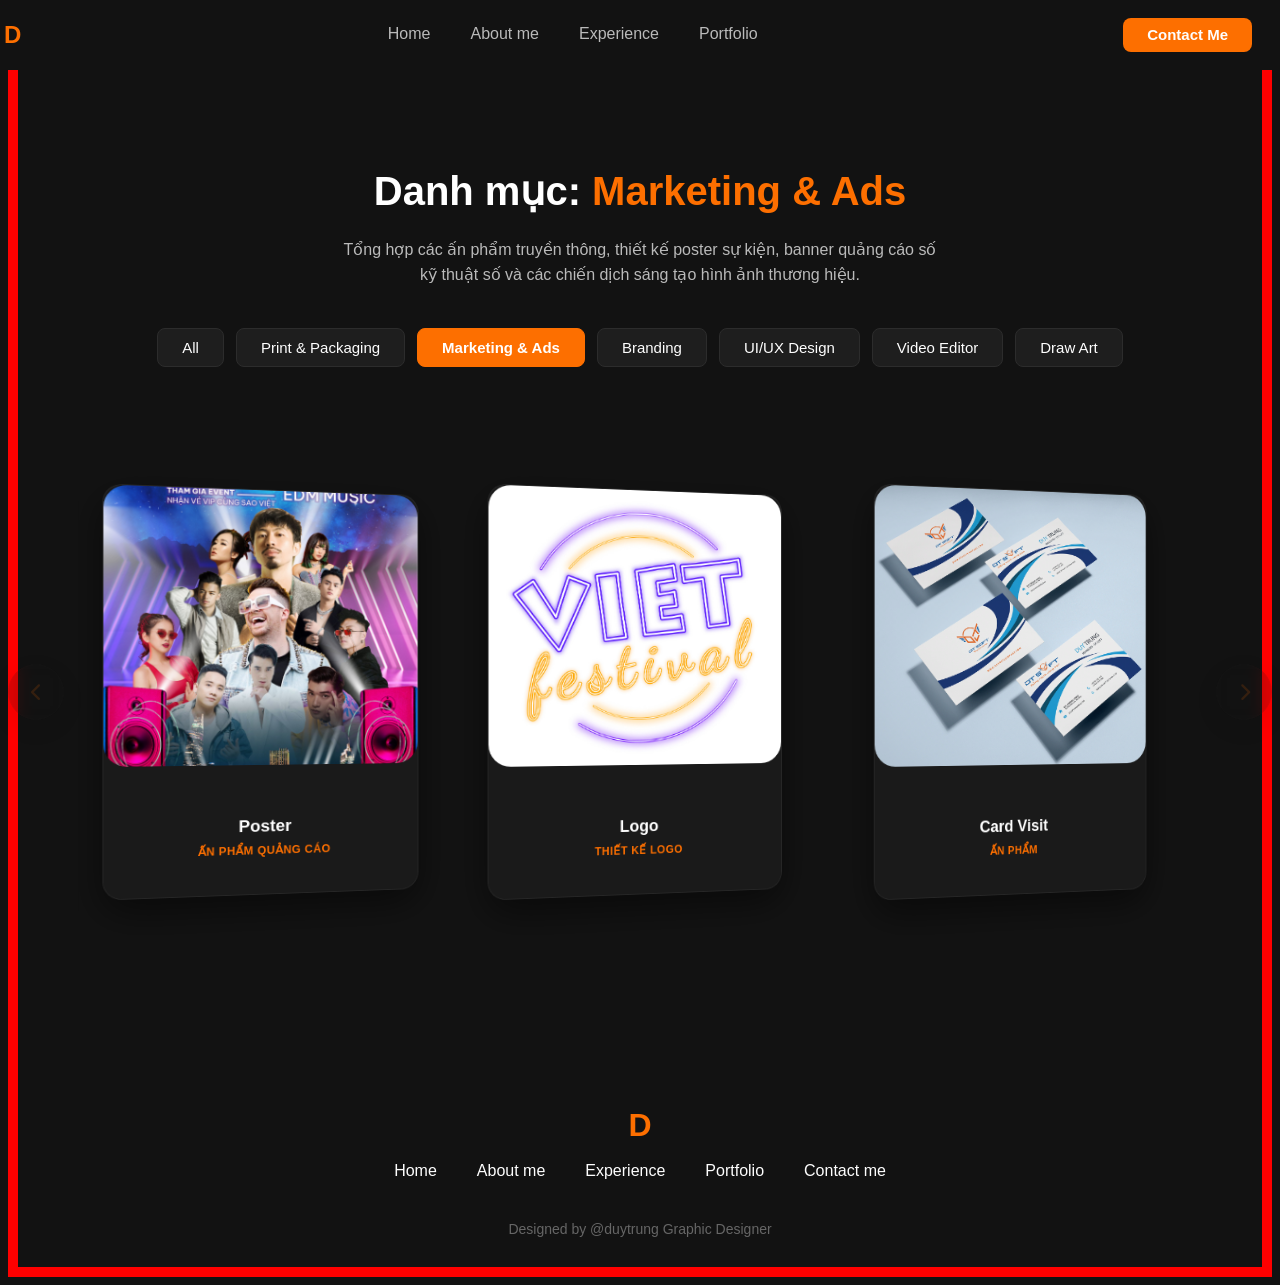
==== commit 2747797a: "upto new code" ====
--- a/case-studies/filter-advertising.html
+++ b/case-studies/filter-advertising.html
@@ -11,123 +11,8 @@
     <link rel="stylesheet" href="../assets/css/base.css">
     <link rel="stylesheet" href="../assets/css/main.css">
     <link rel="stylesheet" href="../assets/css/responsive.css">
-    <style>
-        /* ==========================================================================
-           CSS TỐI ƯU KHUNG SLIDER & NÚT ĐIỀU HƯỚNG XUYÊN SUỐT CÁC THIẾT BỊ
-           ========================================================================== */
-        body { background-color: #121212; color: #FEFEFE; overflow-x: hidden; }
-        .category-page { padding: 12rem 0 8rem 0; }
-        .category-page__header { text-align: center; margin-bottom: 4rem; padding: 0 1.6rem; }
-        .category-page__title { font-size: 4rem; font-weight: 700; color: #FFF; margin-bottom: 1.6rem; }
-        .category-page__title span { color: #FD6F00; }
-        .category-page__desc { font-size: 1.6rem; color: #BABABA; max-width: 60rem; margin: 0 auto; line-height: 1.6; }
-        
-        .portfolio__filter { display: flex !important; justify-content: center !important; align-items: center !important; gap: 1.2rem !important; margin-bottom: 6rem !important; flex-wrap: wrap; padding: 0 1.6rem; }
-        .portfolio__filter-link { text-decoration: none; }
-        
-        .slider-container { position: relative; width: 100%; padding: 0 5.6rem; }
-        
-        .slider-ctrl { 
-            position: absolute; 
-            top: 50%; 
-            transform: translateY(-50%); 
-            width: 5.6rem; 
-            height: 5.6rem; 
-            background-color: rgba(26, 26, 26, 0.95); 
-            border: 1px solid #2C2C2C; 
-            border-radius: 50%; 
-            color: #FD6F00; 
-            display: flex; 
-            align-items: center; 
-            justify-content: center; 
-            font-size: 1.8rem; 
-            cursor: pointer; 
-            transition: all 0.2s ease; 
-            box-shadow: 0 8px 24px rgba(0, 0, 0, 0.5); 
-            z-index: 15; 
-            backdrop-filter: blur(8px);
-            user-select: none;
-            -webkit-user-select: none;
-        }
-        .slider-ctrl:hover { background-color: #FD6F00; color: #FFF; border-color: #FD6F00; box-shadow: 0 8px 20px rgba(253, 111, 0, 0.4); }
-        .slider-ctrl.disabled { opacity: 0.15; cursor: not-allowed; pointer-events: none; border-color: #222; }
-        
-        .slider-ctrl--prev { left: 0px; }
-        .slider-ctrl--next { right: 0px; }
-
-        .portfolio__grid-slider { 
-            display: flex !important; 
-            flex-wrap: nowrap !important; 
-            overflow-x: auto; 
-            scroll-behavior: smooth; 
-            gap: 3rem; 
-            padding: 1rem 0 4rem 0; 
-            margin: 0; 
-            list-style: none; 
-            -webkit-overflow-scrolling: touch; 
-            cursor: pointer;
-        }
-        .portfolio__grid-slider::-webkit-scrollbar { display: none; }
-        .portfolio__grid-slider { -ms-overflow-style: none; scrollbar-width: none; }
-        
-        .slider-item { flex: 0 0 calc(33.333% - 20px); min-width: 32rem; max-width: 100%; user-select: none; -webkit-user-drag: none; }
-        
-        .portfolio__card { display: block; text-decoration: none; cursor: pointer; transition: transform 0.3s cubic-bezier(0.25, 0.8, 0.25, 1), box-shadow 0.3s ease; height: 100%; -webkit-user-drag: none; }
-        .portfolio__card:hover { transform: translateY(-8px) scale(1.01); box-shadow: 0 20px 35px rgba(253, 111, 0, 0.25); }
-        .portfolio__img { -webkit-user-drag: none; pointer-events: none; }
-        
-        /* ==========================================================================
-           CSS LIGHTBOX OVERLAY
-           ========================================================================== */
-        .lightbox-modal {
-            position: fixed;
-            top: 0; left: 0; right: 0; bottom: 0;
-            background-color: rgba(10, 10, 10, 0.96); 
-            z-index: 2000;
-            display: flex;
-            align-items: center;
-            justify-content: center;
-            opacity: 0;
-            pointer-events: none;
-            transition: opacity 0.3s ease;
-            backdrop-filter: blur(12px);
-        }
-        .lightbox-modal.open { opacity: 1; pointer-events: auto; }
-        .lightbox-content { position: relative; max-width: 85vw; max-height: 80vh; display: flex; flex-direction: column; align-items: center; }
-        .lightbox-img { max-width: 100%; max-height: 72vh; object-fit: contain; border-radius: 1.2rem; box-shadow: 0 25px 60px rgba(0,0,0,0.9); border: 1px solid #252525; transform: scale(0.96); transition: transform 0.3s cubic-bezier(0.25, 0.8, 0.25, 1); }
-        .lightbox-modal.open .lightbox-img { transform: scale(1); }
-        .lightbox-caption { margin-top: 1.8rem; font-size: 1.6rem; color: #FEFEFE; font-weight: 600; text-align: center; letter-spacing: 0.02rem; }
-        .lightbox-counter { font-size: 1.3rem; color: #666; margin-top: 0.6rem; font-weight: 500; }
-        .lightbox-close { position: absolute; top: 3rem; right: 4rem; background: none; border: none; color: #888; font-size: 3.2rem; cursor: pointer; transition: all 0.2s ease; z-index: 2010; }
-        .lightbox-close:hover { color: #FD6F00; transform: scale(1.1) rotate(90deg); }
-
-        .lightbox-btn { position: absolute; top: 50%; transform: translateY(-50%); width: 6rem; height: 6rem; background-color: rgba(30, 30, 30, 0.6); border: 1px solid #3a3a3a; border-radius: 50%; color: #FFF; display: flex; align-items: center; justify-content: center; font-size: 2.2rem; cursor: pointer; transition: all 0.2s ease; user-select: none; z-index: 2005; }
-        .lightbox-btn:hover { background-color: #FD6F00; border-color: #FD6F00; box-shadow: 0 0 15px rgba(253, 111, 0, 0.5); }
-        .lightbox-btn--prev { left: -8rem; }
-        .lightbox-btn--next { right: -8rem; }
-        .lightbox-btn.hidden { display: none !important; }
-
-        @media (max-width: 1023px) {
-            .slider-item { flex: 0 0 calc(50% - 15px); }
-            .portfolio__grid-slider { gap: 2rem; }
-            .lightbox-btn--prev { left: -4rem; }
-            .lightbox-btn--next { right: -4rem; }
-        }
-        @media (max-width: 739px) {
-            .category-page { padding-top: 10rem; }
-            .category-page__title { font-size: 3rem; }
-            .slider-container { padding: 0 4.4rem; } 
-            .slider-ctrl { width: 4.2rem; height: 4.2rem; font-size: 1.4rem; } 
-            .slider-item { flex: 0 0 100%; min-width: 20rem; } 
-            .portfolio__grid-slider { gap: 1.6rem; padding-bottom: 2rem; }
-            .lightbox-content { max-width: 92vw; }
-            .lightbox-btn { width: 4.6rem; height: 4.6rem; font-size: 1.6rem; background-color: rgba(20,20,20,0.85); }
-            .lightbox-btn--prev { left: 1rem; top: auto; bottom: -6.4rem; transform: none; }
-            .lightbox-btn--next { right: 1rem; top: auto; bottom: -6.4rem; transform: none; }
-            .lightbox-caption { margin-top: 2.8rem; font-size: 1.4rem; }
-            .lightbox-close { top: 2rem; right: 2rem; font-size: 2.8rem; }
-        }
-    </style>
+    
+    <link rel="stylesheet" href="../assets/css/category-style.css">
 </head>
 
 <body>
@@ -135,6 +20,7 @@
 
     <main class="category-page">
         <div class="grid wide">
+            
             <div class="category-page__header">
                 <h1 class="category-page__title">Danh mục: <span>Marketing & Ads</span></h1>
                 <p class="category-page__desc">Tổng hợp các ấn phẩm truyền thông, thiết kế poster sự kiện, banner quảng cáo số kỹ thuật số và các chiến dịch sáng tạo hình ảnh thương hiệu.</p>
@@ -197,110 +83,28 @@
     </main>
 
     <div class="lightbox-modal js-lightbox-modal">
-        <button class="lightbox-close js-lightbox-close" aria-label="Đóng popup"><i class="fas fa-times"></i></button>
         <div class="lightbox-content">
-            <button class="lightbox-btn lightbox-btn--prev js-lightbox-prev" aria-label="Ảnh trước"><i class="fas fa-chevron-left"></i></button>
-            <img src="" alt="Lightbox Showcase Preview" class="lightbox-img js-lightbox-img">
+            <button class="lightbox-close js-lightbox-close" aria-label="Đóng popup"><i class="fas fa-times"></i></button>
+            
+            <div class="lightbox-img-wrapper js-lightbox-drag-zone">
+                <img src="" alt="Lightbox Showcase Preview" class="lightbox-img js-lightbox-img">
+            </div>
+
             <div class="lightbox-caption js-lightbox-caption">Project Title</div>
-            <div class="lightbox-counter js-lightbox-counter">1 / 1</div>
-            <button class="lightbox-btn lightbox-btn--next js-lightbox-next" aria-label="Ảnh sau"><i class="fas fa-chevron-right"></i></button>
+            
+            <div class="lightbox-controls-bar">
+                <button class="lightbox-btn js-lightbox-prev" aria-label="Ảnh trước"><i class="fas fa-chevron-left"></i></button>
+                <div class="lightbox-counter js-lightbox-counter">1 / 1</div>
+                <button class="lightbox-btn js-lightbox-next" aria-label="Ảnh sau"><i class="fas fa-chevron-right"></i></button>
+            </div>
         </div>
     </div>
 
     <global-footer></global-footer>
 
-    <script>
-        const slider = document.querySelector('.js-slider');
-        const prevBtn = document.querySelector('.slider-ctrl--prev');
-        const nextBtn = document.querySelector('.slider-ctrl--next');
-        let isDown = false, startX, startY, scrollLeft, isDragging = false; 
+    <!-- THỨ TỰ ĐÚNG: NẠP GLOBAL TRƯỚC ĐỂ ĐỊNH NGHĨA HEADER/FOOTER -->
+    <script src="../global-component.js"></script>
+    <script src="../assets/js/category-script.js"></script>
+</body>
 
-        if (slider && prevBtn && nextBtn) {
-            function updateArrowStatus() {
-                const currentScroll = Math.ceil(slider.scrollLeft);
-                const maxScrollableWidth = slider.scrollWidth - slider.clientWidth;
-                prevBtn.classList.toggle('disabled', currentScroll <= 0);
-                nextBtn.classList.toggle('disabled', currentScroll >= maxScrollableWidth - 2);
-            }
-            function getScrollAmount() {
-                const firstItem = slider.querySelector('.slider-item');
-                return firstItem ? firstItem.clientWidth + 30 : 320; 
-            }
-            nextBtn.addEventListener('click', () => {
-                slider.style.scrollBehavior = 'smooth';
-                slider.scrollLeft += getScrollAmount();
-                setTimeout(updateArrowStatus, 350);
-            });
-            prevBtn.addEventListener('click', () => {
-                slider.style.scrollBehavior = 'smooth';
-                slider.scrollLeft -= getScrollAmount();
-                setTimeout(updateArrowStatus, 350);
-            });
-            slider.addEventListener('mousedown', (e) => {
-                isDown = true; isDragging = false; slider.style.cursor = 'grabbing'; slider.style.scrollBehavior = 'auto'; 
-                startX = e.pageX - slider.offsetLeft; startY = e.pageY - slider.offsetTop; scrollLeft = slider.scrollLeft;
-            });
-            slider.addEventListener('mouseleave', () => { if (!isDown) return; isDown = false; slider.style.cursor = 'pointer'; });
-            slider.addEventListener('mouseup', () => { isDown = false; slider.style.cursor = 'pointer'; slider.style.scrollBehavior = 'smooth'; });
-            slider.addEventListener('mousemove', (e) => {
-                if (!isDown) return;
-                const x = e.pageX - slider.offsetLeft; const y = e.pageY - slider.offsetTop;
-                const distanceX = Math.abs(x - startX); const distanceY = Math.abs(y - startY);
-                if (distanceX > 8 || distanceY > 8) {
-                    isDragging = true; e.preventDefault();
-                    const walk = (x - startX) * 1.5; slider.scrollLeft = scrollLeft - walk;
-                }
-            });
-            slider.addEventListener('scroll', updateArrowStatus);
-            window.addEventListener('resize', updateArrowStatus);
-        }
-
-        const modal = document.querySelector('.js-lightbox-modal');
-        const modalImg = document.querySelector('.js-lightbox-img');
-        const modalCaption = document.querySelector('.js-lightbox-caption');
-        const modalCounter = document.querySelector('.js-lightbox-counter');
-        const modalClose = document.querySelector('.js-lightbox-close');
-        const modalPrev = document.querySelector('.js-lightbox-prev');
-        const modalNext = document.querySelector('.js-lightbox-next');
-        const triggers = document.querySelectorAll('.js-lightbox-trigger');
-        let currentAlbum = [], currentIndex = 0, albumTitle = "";   
-
-        function updateLightboxImage() {
-            modalImg.src = currentAlbum[currentIndex].trim();
-            modalCaption.textContent = albumTitle;
-            modalCounter.textContent = `${currentIndex + 1} / ${currentAlbum.length}`;
-            const isSingleImg = currentAlbum.length <= 1;
-            modalPrev.classList.toggle('hidden', isSingleImg);
-            modalNext.classList.toggle('hidden', isSingleImg);
-        }
-
-        triggers.forEach(trigger => {
-            trigger.addEventListener('mouseup', (e) => {
-                if (isDragging) return;
-                if (e.button === 0) { 
-                    albumTitle = trigger.getAttribute('data-title');
-                    const imagesAttr = trigger.getAttribute('data-images');
-                    if (imagesAttr) {
-                        currentAlbum = imagesAttr.split(','); currentIndex = 0; updateLightboxImage();
-                        modal.classList.add('open'); document.body.style.overflow = 'hidden'; 
-                    }
-                }
-            });
-        });
-
-        function closeLightbox() { modal.classList.remove('open'); document.body.style.overflow = ''; }
-        modalClose.addEventListener('click', closeLightbox);
-        modal.addEventListener('click', (e) => { if (e.target === modal || e.target === document.querySelector('.lightbox-content')) closeLightbox(); });
-        modalNext.addEventListener('click', () => { currentIndex = (currentIndex + 1) % currentAlbum.length; updateLightboxImage(); });
-        modalPrev.addEventListener('click', () => { currentIndex = (currentIndex - 1 + currentAlbum.length) % currentAlbum.length; updateLightboxImage(); });
-        document.addEventListener('keydown', (e) => {
-            if (!modal.classList.contains('open')) return;
-            if (e.key === 'Escape') closeLightbox();
-            if (e.key === 'ArrowRight' && currentAlbum.length > 1) modalNext.click();
-            if (e.key === 'ArrowLeft' && currentAlbum.length > 1) modalPrev.click();
-        });
-    </script>
-
-    <script src="../global-component.js"></script>
-</body>
 </html>
--- a/assets/css/main.css
+++ b/assets/css/main.css
@@ -234,6 +234,7 @@
     background-color: transparent;
     border: 1px solid var(--foundation-white-dark);
     transition: all 0.2s;
+    text-decoration: none !important; /* Dòng này sẽ xóa gạch chân */
 }
 
 .hero__btn-cv:hover {
@@ -351,7 +352,30 @@
     display: none;
 }
 
-
+/* ==========================================================================
+   CLASS CHUNG ĐỒNG BỘ CHO KHỐI TIÊU ĐỀ (SECTION HEADER)
+   ========================================================================== */
+.section-header {
+    text-align: center;
+    margin-bottom: 6rem; /* Khoảng cách từ dòng chữ dưới xuống nội dung bên dưới */
+    padding: 0 1.6rem;
+}
+
+.section-header__title {
+    font-size: 3.6rem;
+    font-weight: 700;
+    color: var(--foundation-white-light, #FEFEFE);
+    margin-bottom: 1.6rem; /* Khoảng cách giữa tiêu đề lớn và dòng chữ nhỏ dưới */
+}
+
+.section-header__subtitle {
+    font-size: 1.6rem;
+    color: var(--foundation-white-dark, #BABABA);
+    font-weight: 400;
+    line-height: 1.5;
+    max-width: 65rem; /* Giới hạn độ rộng chữ cho đẹp */
+    margin: 0 auto;
+}
 
 
 /* ==========================================================================
@@ -517,6 +541,7 @@
     font-weight: 600;
     border-radius: 0.8rem;
     transition: background-color 0.2s ease;
+    text-decoration: none;
 }
 
 .about__btn-cv:hover {
@@ -696,6 +721,12 @@
     transition: transform 0.2s ease;
 }
 
+.experiences__item:hover .btn {
+    background-color: #FD6F00 !important;
+    color: #FFFFFF !important;
+    box-shadow: 0 4px 12px rgba(253, 111, 0, 0.3);
+}
+
 .experiences__item:hover {
     transform: translateY(-4px);
     /* Hiệu ứng nổi nhẹ khi di chuột */
@@ -717,7 +748,13 @@
     font-size: 2.2rem;
     font-weight: 700;
     color: var(--foundation-orange-normal, #FD6F00);
-    margin-bottom: 1.6rem;
+    
+    /* 🚀 KHỬ LỖI DÍNH DÒNG CHỮ: Đảm bảo chữ xuống 2 dòng vẫn thoáng đẹp */
+    line-height: 1.4 !important; 
+    
+    /* 🚀 ĐỒNG BỘ KHOẢNG CÁCH: Cách icon phía trên và mốc thời gian phía dưới tăm tắp */
+    margin: 1.6rem 0 1rem 0 !important;
+    text-align: center;
 }
 
 /* Đoạn mô tả chữ xám nhỏ bên dưới */
@@ -1639,4 +1676,36 @@
     0% { transform: translateY(0px) rotate(0deg); }
     50% { transform: translateY(-14px) rotate(12deg); }
     100% { transform: translateY(0px) rotate(0deg); }
-}+}
+
+/* ==========================================================================
+   FOOTER SECTION STYLES
+   ========================================================================== */
+.footer { padding: 8rem 0 3rem; background-color: #121212; color: #fff; text-align: center; }
+
+.footer__logo { 
+    font-size: 3.2rem; font-weight: 700; color: #FD6F00; margin-bottom: 3rem; display: block; 
+    text-decoration: underline; text-underline-offset: 8px;
+    text-decoration: none !important;
+}
+
+.footer__menu { display: flex; justify-content: center; gap: 4rem; margin-bottom: 4rem; list-style: none; }
+.footer__menu a { color: #FEFEFE; text-decoration: none; font-size: 1.6rem; transition: 0.3s; }
+.footer__menu a:hover { color: #FD6F00; }
+
+.footer__socials { display: flex; justify-content: center; gap: 3rem; margin-bottom: 4rem; font-size: 2.2rem; }
+.footer__socials a { color: #FEFEFE; transition: 0.3s; }
+.footer__socials a:hover { color: #FD6F00; }
+
+.footer__contact { margin-bottom: 4rem; display: flex; justify-content: center; gap: 4rem; font-size: 1.6rem; color: #BABABA; }
+.footer__icon { color: #FD6F00; margin-right: 1rem; }
+
+.footer__divider {
+    border: none;
+    border-top: 1px solid #333;
+    width: 100%;
+    max-width: 80rem;
+    margin: 0 auto 3rem auto;
+}
+
+.footer__bottom p { color: #666; font-size: 1.4rem; margin: 0; }
--- a/assets/css/responsive.css
+++ b/assets/css/responsive.css
@@ -65,19 +65,9 @@
         max-width: 80%;
         background-color: #121212 !important;
         z-index: 999999 !important;
-        /* Đảm bảo nổi lên trên cùng */
         padding: 8rem 3.2rem 3rem 3.2rem;
-
-        /* Đẩy sang lề phải 100% để giấu đi */
-        transform: translateX(100%);
-        transition: transform 0.3s ease-in-out !important;
-        box-shadow: -4px 0 15px rgba(0, 0, 0, 0.5);
-
-        /* FIX CHỖ NÀY: Thêm !important để ép trình duyệt 
-       luôn giấu bảng menu sang phải 100% khi chưa bấm nút */
         transform: translateX(100%) !important;
-
-        transition: transform 0.3s ease;
+        transition: transform 0.3s ease !important;
         box-shadow: -4px 0 15px rgba(0, 0, 0, 0.5);
     }
 
@@ -129,7 +119,6 @@
         bottom: 0;
         background-color: rgba(0, 0, 0, 0.6);
         z-index: 99998 !important;
-        /* Thấp hơn menu một chút để menu đè lên */
         display: block;
         opacity: 0;
         pointer-events: none;
@@ -141,22 +130,16 @@
         pointer-events: auto !important;
     }
 
-    /* ==========================================================================
-       LOGIC ĐÓNG MỞ KHI TÍCH VÀO CHECKBOX (ĐÃ FIX ĐƯỜNG DẪN QUA GRID WIDE)
-       ========================================================================== */
-
-    /* Khi checkbox được tích, tìm anh em .grid.wide rồi ép .header__nav-col hiện ra */
+    /* LOGIC ĐÓNG MỞ KHI TÍCH VÀO CHECKBOX */
     .header__checkbox:checked~.grid.wide .header__nav-col {
         transform: translateX(0) !important;
     }
 
-    /* Khi checkbox được tích, kích hoạt lớp nền mờ */
     .header__checkbox:checked~.header__overlay {
         opacity: 1 !important;
         pointer-events: auto !important;
     }
 
-    /* Thay đổi kích thước chữ link khi menu mở ra */
     .header__checkbox:checked~.grid.wide .header__nav-col .header__link {
         font-size: 1.8rem;
         color: #FEFEFE;
@@ -256,7 +239,7 @@
         padding: 3.6rem 2.4rem;
     }
 
-    /* SECTION PORTFOLIO */
+    /* SECTION PORTFOLIO TABLET */
     .portfolio {
         padding: 6rem 1.6rem;
     }
@@ -291,85 +274,75 @@
    2. MÀN HÌNH MOBILE NHỎ (Kích thước nhỏ hơn 739px)
    -------------------------------------------------------------------------- */
 @media (max-width: 739px) {
-    /* ==========================================================================
-   RESPONSIVE MOBILE: THU NHỎ VÒNG TRÒN VÀ GOM GỌN DÀN ICON 3D (MAX-WIDTH: 739PX)
-   ========================================================================== */
-    @media (max-width: 739px) {
-
-        /* 1. Thu nhỏ vòng tròn đa sắc cho vừa khít màn hình điện thoại */
-        .hero__avatar-circle {
-            width: 280px !important;
-            /* Hạ từ 450px xuống 280px */
-            height: 280px !important;
-            min-width: 280px !important;
-            min-height: 280px !important;
-        }
-
-        /* 2. Căn chỉnh lại độ tụt ảnh trên mobile để tóc vẫn thoáng, không chạm viền */
-        .hero__avatar-img {
-            width: 120% !important;
-            height: 120% !important;
-            /* Hạ độ tụt xuống 35px cho cân xứng với vòng tròn cỡ nhỏ */
-            transform: translateX(-50%) translateY(35px) !important;
-        }
-
-        .hero__avatar-circle:hover .hero__avatar-img {
-            transform: translateX(-50%) translateY(35px) scale(1.03) !important;
-        }
-
-        /* Viền màu thu mỏng lại cho tinh tế trên mobile */
-        .hero__avatar-circle::after {
-            inset: 5px !important;
-        }
-
-        /* 3. THU NHỎ KHUNG CHỨA VÀ DÀN ICON 3D BAY XUNG QUANH */
-        .hero__bg-icons {
-            width: 120% !important;
-            /* Thu hẹp vùng phủ của icon từ 140% xuống 120% để icon gom sát vào vòng tròn */
-            height: 120% !important;
-            top: -10% !important;
-            left: -10% !important;
-        }
-
-        /* Ép tất cả các icon 3D thu nhỏ kích cỡ lại */
-        .icon-floating {
-            width: 32px !important;
-            /* Thu từ 50px xuống còn 32px nhìn cực kỳ xinh xắn, vừa vặn */
-            height: auto !important;
-            filter: drop-shadow(0 4px 8px rgba(0, 0, 0, 0.2)) !important;
-            /* Giảm bóng đổ cho đỡ nặng mắt */
-        }
-
-        /* 4. ĐỊNH VỊ LẠI TỌA ĐỘ CÁC ICON GOM SÁT RÌA VÒNG TRÒN TRÊN MOBILE */
-        .icon-1 {
-            top: 8% !important;
-            left: 12% !important;
-        }
-
-        .icon-2 {
-            top: 5% !important;
-            right: 15% !important;
-        }
-
-        .icon-3 {
-            bottom: 12% !important;
-            left: 8% !important;
-        }
-
-        .icon-4 {
-            bottom: 8% !important;
-            right: 12% !important;
-        }
-
-        .icon-5 {
-            top: 45% !important;
-            left: -2% !important;
-        }
-
-        .icon-6 {
-            top: 40% !important;
-            right: -2% !important;
-        }
+
+    /* 1. Thu nhỏ vòng tròn đa sắc cho vừa khít màn hình điện thoại */
+    .hero__avatar-circle {
+        width: 280px !important;
+        height: 280px !important;
+        min-width: 280px !important;
+        min-height: 280px !important;
+    }
+
+    /* 2. Căn chỉnh lại độ tụt ảnh trên mobile để tóc vẫn thoáng, không chạm viền */
+    .hero__avatar-img {
+        width: 120% !important;
+        height: 120% !important;
+        transform: translateX(-50%) translateY(35px) !important;
+    }
+
+    .hero__avatar-circle:hover .hero__avatar-img {
+        transform: translateX(-50%) translateY(35px) scale(1.03) !important;
+    }
+
+    /* Viền màu thu mỏng lại cho tinh tế trên mobile */
+    .hero__avatar-circle::after {
+        inset: 5px !important;
+    }
+
+    /* 3. THU NHỎ KHUNG CHỨA VÀ DÀN ICON 3D BAY XUNG QUANH */
+    .hero__bg-icons {
+        width: 120% !important;
+        height: 120% !important;
+        top: -10% !important;
+        left: -10% !important;
+    }
+
+    /* Ép tất cả các icon 3D thu nhỏ kích cỡ lại */
+    .icon-floating {
+        width: 32px !important;
+        height: auto !important;
+        filter: drop-shadow(0 4px 8px rgba(0, 0, 0, 0.2)) !important;
+    }
+
+    /* 4. ĐỊNH VỊ LẠI TỌA ĐỘ CÁC ICON GOM SÁT RÌA VÒNG TRÒN TRÊN MOBILE */
+    .icon-1 {
+        top: 8% !important;
+        left: 12% !important;
+    }
+
+    .icon-2 {
+        top: 5% !important;
+        right: 15% !important;
+    }
+
+    .icon-3 {
+        bottom: 12% !important;
+        left: 8% !important;
+    }
+
+    .icon-4 {
+        bottom: 8% !important;
+        right: 12% !important;
+    }
+
+    .icon-5 {
+        top: 45% !important;
+        left: -2% !important;
+    }
+
+    .icon-6 {
+        top: 40% !important;
+        right: -2% !important;
     }
 
     .hero__job {
@@ -399,14 +372,7 @@
         display: none;
     }
 
-    .hero__avatar-circle {
-        width: 26rem;
-        height: 26rem;
-        min-width: 26rem;
-        min-height: 26rem;
-    }
-
-    /* SECTION ABOUT */
+    /* SECTION ABOUT MOBILE */
     .about__title {
         font-size: 2.8rem;
     }
@@ -442,7 +408,7 @@
         text-align: center;
     }
 
-    /* SECTION EXPERIENCES */
+    /* SECTION EXPERIENCES MOBILE */
     .experiences__title {
         font-size: 2.8rem;
     }
@@ -456,7 +422,9 @@
         margin-bottom: 2rem;
     }
 
-    /* SECTION PORTFOLIO MOBILE */
+    /* ==========================================================================
+       🚀 DỌN SẠCH CODE CUŨ: FIX TRIỆT ĐỂ LỖI VỠ HỆ THỐNG SLIDER 3D TRÊN MOBILE
+       ========================================================================== */
     .portfolio {
         padding: 6rem 1.6rem;
         overflow: hidden;
@@ -472,46 +440,38 @@
         justify-content: center !important;
         align-items: center !important;
         gap: 1.2rem !important;
-        margin-bottom: 4rem !important;
-        overflow-x: auto !important;
-        padding: 0 1.6rem !important;
-    }
-
-    .portfolio__filter-btn--all {
-        display: inline-block !important;
-    }
-
+        margin-bottom: 2rem !important;
+    }
+
+    /* 🚀 FIX LỖI: Trả lại thuộc tính flex đặc trưng cho Swiper trên Mobile */
     .portfolio__grid {
         display: flex !important;
+        /* Buộc phải là flex để Swiper xếp hàng ngang */
         flex-wrap: nowrap !important;
-        overflow-x: auto !important;
-        padding: 0 1.6rem 2rem 1.6rem;
-        margin-left: -1.6rem;
-        margin-right: -1.6rem;
-        scroll-snap-type: x mandatory;
-        -webkit-overflow-scrolling: touch;
-    }
-
-    .portfolio__grid::-webkit-scrollbar {
-        display: none;
-    }
-
-    .portfolio__item-col {
-        flex: 0 0 82% !important;
-        max-width: 82% !important;
+        /* Không cho phép các slide tự ý xuống dòng */
+        padding: 0 !important;
+        margin: 0 !important;
+    }
+
+    /* Ép kích thước card chuẩn tỷ lệ 3D lấp ló cân đối trên màn hình dọc điện thoại */
+    .portfolio-slide {
+        width: 260px !important;
+        /* Tăng lên 260px cho vừa vặn, rõ ảnh */
+        height: 360px !important;
         margin-bottom: 0 !important;
-        padding-left: 0.8rem;
-        padding-right: 0.8rem;
-        scroll-snap-align: start;
+        padding: 0 !important;
+        flex-shrink: 0 !important;
+        /* Chống bị co móp kích thước card */
     }
 
     .portfolio__img-box {
-        aspect-ratio: 4 / 4.5;
-        border-radius: 1.8rem;
+        height: 70% !important;
+        border-radius: 1.8rem 1.8rem 0 0 !important;
     }
 
     .portfolio__info {
-        padding: 0 0.8rem;
+        padding: 1.4rem 1.6rem !important;
+        background: #1A1A1A !important;
     }
 
     /* === [CONTACT MOBILE] === */
--- a/assets/css/category-style.css
+++ b/assets/css/category-style.css
@@ -0,0 +1,156 @@
+
+body {
+    border: 10px solid red !important;
+}
+/* ==========================================================================
+   CATEGORY-STYLE.CSS - CSS DÙNG CHUNG CHO TẤT CẢ CÁC TRANG DANH MỤC CON
+   ========================================================================== */
+body { background-color: #121212; color: #FEFEFE; overflow-x: hidden; }
+.category-page { padding: 12rem 0 8rem 0; }
+.category-page__header { text-align: center; margin-bottom: 4rem; padding: 0 1.6rem; }
+
+/* FIX ĐÈ CHỮ HEADER: Thêm khoảng cách dòng chuẩn và không gian thông thoáng */
+.category-page__title { font-size: 4rem; font-weight: 700; color: #FFF; margin-bottom: 2rem; line-height: 1.3; }
+.category-page__title span { color: #FD6F00; display: inline-block; }
+.category-page__desc { font-size: 1.6rem; color: #BABABA; max-width: 60rem; margin: 0 auto; line-height: 1.6; }
+
+.portfolio__filter { display: flex !important; justify-content: center !important; align-items: center !important; gap: 1.2rem !important; margin-bottom: 6rem !important; flex-wrap: wrap; padding: 0 1.6rem; }
+.portfolio__filter-link { text-decoration: none; }
+
+.slider-container { position: relative; width: 100%; padding: 0 6rem; }
+
+.slider-ctrl { 
+    position: absolute; top: 50%; transform: translateY(-50%); width: 5.6rem; height: 5.6rem; 
+    background-color: rgba(26, 26, 26, 0.95); border: 1px solid #2C2C2C; border-radius: 50%; 
+    color: #FD6F00; display: flex; align-items: center; justify-content: center; font-size: 1.8rem; 
+    cursor: pointer; transition: all 0.2s ease; box-shadow: 0 8px 24px rgba(0, 0, 0, 0.5); 
+    z-index: 15; backdrop-filter: blur(8px); user-select: none; -webkit-user-select: none;
+}
+.slider-ctrl:hover { background-color: #FD6F00; color: #FFF; border-color: #FD6F00; box-shadow: 0 8px 20px rgba(253, 111, 0, 0.4); }
+.slider-ctrl.disabled { opacity: 0.15; cursor: not-allowed; pointer-events: none; border-color: #222; }
+
+.slider-ctrl--prev { left: -1rem; }
+.slider-ctrl--next { right: -1rem; }
+
+.portfolio__grid-slider { 
+    display: flex !important; flex-wrap: nowrap !important; overflow-x: auto; scroll-behavior: smooth; 
+    gap: 4rem; padding: 4rem 2rem; margin: 0; list-style: none; -webkit-overflow-scrolling: touch; 
+    cursor: grab; perspective: 1200px; perspective-origin: center;
+}
+.portfolio__grid-slider:active { cursor: grabbing; }
+.portfolio__grid-slider::-webkit-scrollbar { display: none; }
+.portfolio__grid-slider { -ms-overflow-style: none; scrollbar-width: none; }
+
+.slider-item { 
+    flex: 0 0 calc(33.333% - 27px); min-width: 32rem; max-width: 100%; 
+    user-select: none; -webkit-user-drag: none; transform-style: preserve-3d; transition: transform 0.4s ease;
+}
+.portfolio__grid-slider .slider-item { transform: scale(0.9) rotateY(12deg); }
+.portfolio__grid-slider .slider-item:hover { transform: scale(1.03) rotateY(0deg) !important; z-index: 5; }
+
+/* FIX CỨNG FIX ĐÈ CHỮ VÀO CARD - ĐỒNG BỘ LAYOUT */
+.portfolio__card { 
+    display: flex; flex-direction: column; width: 100%; height: 450px; 
+    text-decoration: none; cursor: pointer; border-radius: 2rem; overflow: hidden; 
+    background: #1A1A1A; border: 1px solid rgba(255, 255, 255, 0.05); 
+    box-shadow: 0 15px 40px rgba(0, 0, 0, 0.5); transition: all 0.3s ease; -webkit-user-drag: none; 
+}
+.portfolio__card:hover { border-color: #FD6F00; box-shadow: 0 20px 40px rgba(253, 111, 0, 0.2); }
+.portfolio__img-box { width: 100%; height: 68%; overflow: hidden; background: #222; }
+.portfolio__img { width: 100%; height: 100%; object-fit: cover; transition: transform 0.5s ease; -webkit-user-drag: none; pointer-events: none; }
+.portfolio__card:hover .portfolio__img { transform: scale(1.06); }
+
+.portfolio__info { 
+    padding: 1.6rem 2rem; background: #1A1A1A; flex-grow: 1; 
+    display: flex; flex-direction: column; justify-content: center; align-items: center; gap: 0.6rem; 
+}
+.portfolio__project-name { 
+    font-size: 1.8rem; color: #FFF; font-weight: 700; margin: 0; text-align: center; line-height: 1.4; 
+    display: -webkit-box; -webkit-line-clamp: 2; -webkit-box-orient: vertical; overflow: hidden;
+}
+.portfolio__project-category { font-size: 1.2rem; color: #FD6F00; font-weight: 600; text-transform: uppercase; letter-spacing: 0.05rem; text-align: center; }
+
+/* ==========================================================================
+   GIAO DIỆN LIGHTBOX MODAL POPUP 3D NÂNG CAO
+   ========================================================================== */
+.lightbox-modal {
+    position: fixed; top: 0; left: 0; right: 0; bottom: 0; background-color: rgba(10, 10, 10, 0.94); 
+    z-index: 2000; display: flex; align-items: center; justify-content: center; opacity: 0; 
+    pointer-events: none; transition: all 0.4s cubic-bezier(0.4, 0, 0.2, 1); backdrop-filter: blur(15px); perspective: 1500px;
+}
+.lightbox-modal.open { opacity: 1; pointer-events: auto; }
+
+.lightbox-content { 
+    position: relative; width: 75vw; max-width: 90rem; display: flex; flex-direction: column; 
+    align-items: center; transform-style: preserve-3d; transform: rotateX(60deg) translateZ(-200px) scale(0.7);
+    transition: transform 0.5s cubic-bezier(0.34, 1.56, 0.64, 1); user-select: none !important; -webkit-user-select: none !important;
+}
+.lightbox-modal.open .lightbox-content { transform: rotateX(0deg) translateZ(0) scale(1); }
+
+.lightbox-img-wrapper {
+    position: relative; width: 100%; height: 60vh; background: #161616; border-radius: 1.6rem; 
+    border: 4px solid #1A1A1A; box-shadow: 0 30px 70px rgba(0, 0, 0, 0.8); display: flex; 
+    justify-content: center; align-items: center; overflow: hidden; cursor: grab;
+}
+.lightbox-img-wrapper:active { cursor: grabbing; }
+
+/* 🚀 ĐÃ GỠ BỎ HOÀN TOÀN XOAY ẢNH: Ảnh đứng yên tĩnh lặng, hiển thị đúng chuẩn Portfolio */
+.lightbox-img { 
+    max-width: 100%; max-height: 100%; object-fit: contain; pointer-events: none; -webkit-user-drag: none; 
+}
+
+.lightbox-caption { 
+    margin-top: 1.6rem; font-size: 1.8rem; color: #FFF; font-weight: 700; text-align: center;
+    height: 2.6rem; line-height: 2.6rem; overflow: hidden; white-space: nowrap; text-overflow: ellipsis; width: 100%;
+}
+.lightbox-controls-bar { display: flex; align-items: center; justify-content: center; gap: 2.4rem; margin-top: 1.6rem; height: 4.8rem; width: 100%; }
+.lightbox-counter { font-size: 1.3rem; color: #FD6F00; font-weight: 600; background: rgba(253, 111, 0, 0.1); padding: 0.4rem 1.6rem; border-radius: 2rem; border: 1px solid rgba(253, 111, 0, 0.05); min-width: 7rem; text-align: center; }
+
+.lightbox-btn { 
+    width: 4.6rem; height: 4.6rem; background-color: #1A1A1A; border: 1px solid #333; border-radius: 50%; 
+    color: #FFF; display: flex; align-items: center; justify-content: center; font-size: 1.6rem; 
+    cursor: pointer; transition: all 0.2s ease; user-select: none;
+}
+.lightbox-btn:hover { background-color: #FD6F00; border-color: #FD6F00; box-shadow: 0 0 15px rgba(253, 111, 0, 0.5); }
+.lightbox-btn.hidden { opacity: 0.2; pointer-events: none; }
+
+/* 🚀 CHỈ GIỮ XOAY NÚT CLOSE 3D: Hover đổi cam và lật khối góc 90 độ cực nảy */
+.lightbox-close { 
+    position: absolute; top: -5rem; right: 0; background: none; border: none; color: #888; font-size: 3.2rem; 
+    cursor: pointer; z-index: 2010; 
+    transition: all 0.4s cubic-bezier(0.34, 1.56, 0.64, 1); 
+    transform-style: preserve-3d;
+}
+.lightbox-close:hover { 
+    color: #FD6F00; 
+    transform: scale(1.18) rotate(90deg); 
+}
+
+
+/* BLOGS XÀI Ở ĐÂY */
+/* --- FIX LỖI ĐÈ CHỮ CHO CÁC TRANG BÀI VIẾT --- */
+/* Sửa lỗi chồng chữ tại đây */
+.blog-detail__title {
+    line-height: 1.3 !important; 
+    margin-bottom: 2.4rem;
+    display: block;
+    position: relative;
+}
+
+.blog-detail__body h2 {
+    font-size: 2.4rem;
+    font-weight: 700;
+    line-height: 1.4 !important; /* Dãn dòng cho tiêu đề phụ */
+    margin: 4rem 0 1.6rem 0;
+    display: block;
+}
+
+@media (max-width: 739px) {
+    .category-page__title { font-size: 2.8rem; margin-bottom: 1.6rem; }
+    .slider-item { flex: 0 0 100%; min-width: 20rem; transform: scale(0.95) rotateY(0deg) !important; } 
+    .portfolio__card { height: 380px; }
+    .portfolio__grid-slider { gap: 1.6rem; padding-bottom: 2rem; }
+    .lightbox-content { width: 92vw; }
+    .lightbox-img-wrapper { height: 48vh; } 
+    .lightbox-close { top: -5.4rem; right: 0; }
+}
